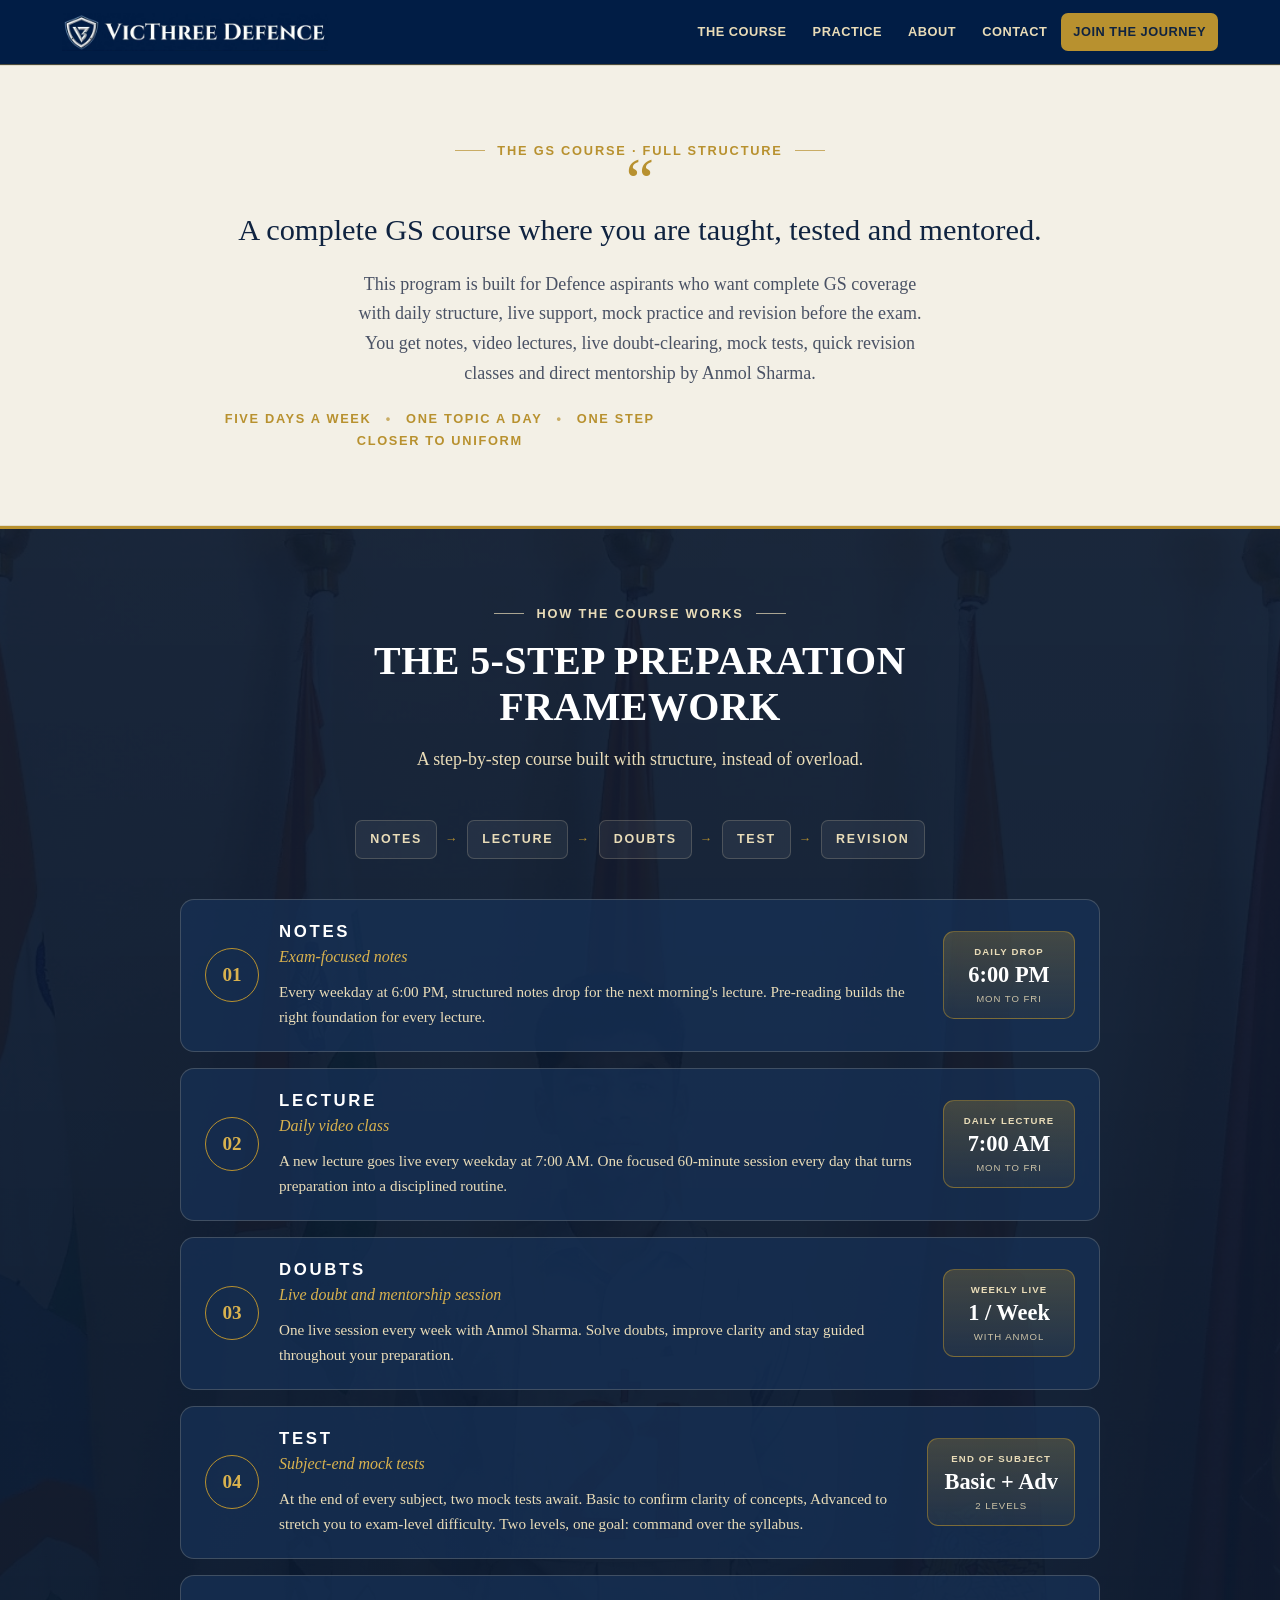
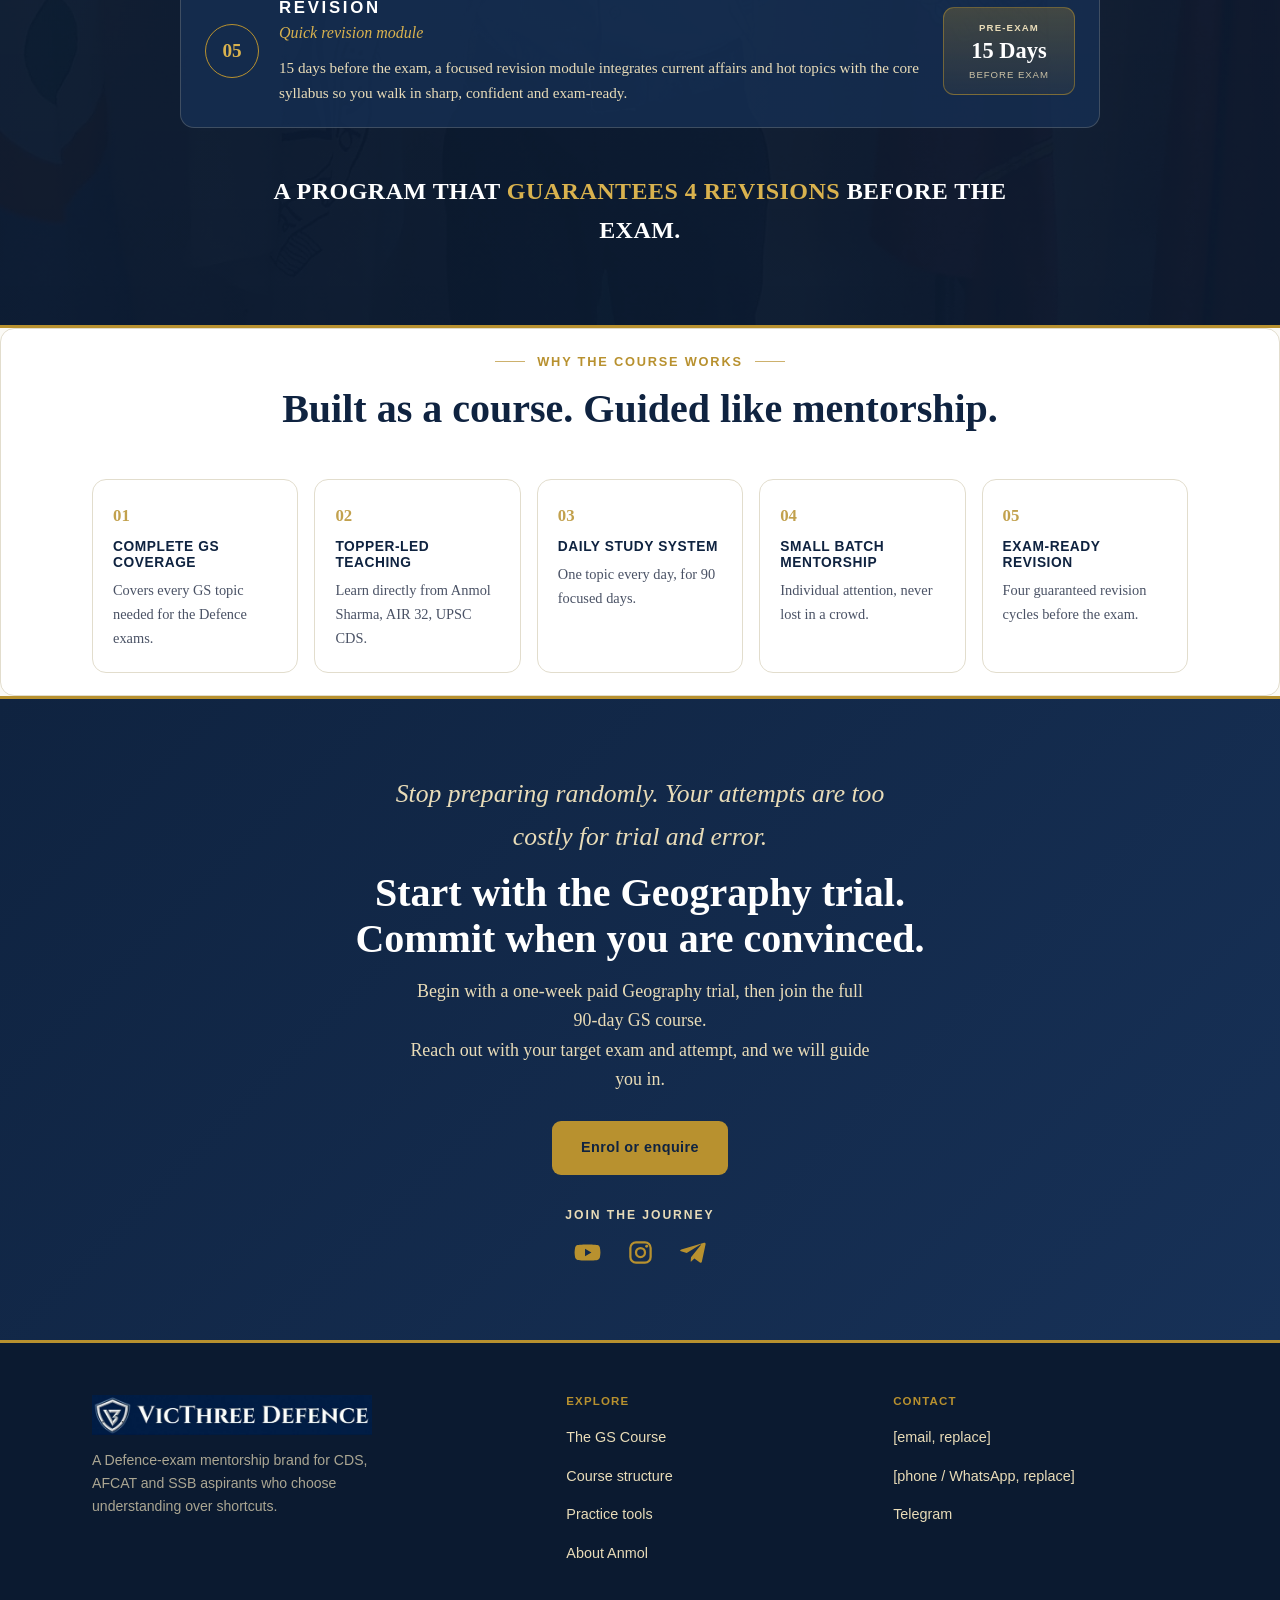
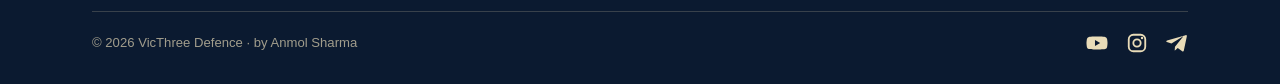
==== course.html @ ac617e41 "Reviews: add Before/After section (Alpha 15) with first card (Vaishnavi T). css v=53 Co-Authored-By:" ====
<!doctype html>
<html lang="en">
<head>
<meta charset="utf-8">
<meta name="viewport" content="width=device-width,initial-scale=1">
<title>The GS Course | 90-Day Structure | VicThree Defence</title>
<meta name="description" content="The full 90-day structure of the VicThree Defence General Studies course for CDS and AFCAT: the 5-step daily framework, why it works, and how to enrol.">
<link rel="icon" type="image/png" sizes="32x32" href="assets/shield-32.png?v=4">
<link rel="apple-touch-icon" href="assets/shield-180.png?v=4">
<meta name="theme-color" content="#0f2340">
<link rel="stylesheet" href="assets/styles.css?v=53">
<!-- chat widget temporarily disabled --><!--<link rel="stylesheet" href="assets/chat.css?v=9">-->
</head>
<body>

<!-- ============ NAV ============ -->
<header class="nav" id="nav">
  <div class="wrap">
    <a class="nav-brand" href="index.html#top" aria-label="VicThree Defence home">
      <img src="assets/banner-nav.png?v=18" alt="VicThree Defence">
    </a>
    <nav class="nav-links" id="navLinks" aria-label="Primary">
      <a href="index.html#course">The Course</a>
      <a href="index.html#practice">Practice</a>
      <a href="index.html#about">About</a>
      <a href="index.html#contact">Contact</a>
      <a class="nav-cta" href="index.html#contact">Join the Journey</a>
    </nav>
    <button class="nav-toggle" id="navToggle" aria-label="Toggle menu" aria-expanded="false" aria-controls="navLinks"><span></span></button>
  </div>
</header>

<span id="top"></span>

<!-- ============ PAGE INTRO (cream band) ============ -->
<section class="promise">
  <div class="wrap">
    <div class="overline" style="color:var(--gold)">The GS Course &middot; full structure</div>
    <div class="qmark" aria-hidden="true">&ldquo;</div>
    <p class="big">A complete GS course where you are taught, tested and mentored.</p>
    <p>This program is built for Defence aspirants who want complete GS coverage with daily structure, live support, mock practice and revision before the exam. You get notes, video lectures, live doubt-clearing, mock tests, quick revision classes and direct mentorship by Anmol Sharma.</p>
    <p class="cadence">Five days a week <span class="dot">&bull;</span> One topic a day <span class="dot">&bull;</span> One step closer to uniform</p>
  </div>
</section>

<!-- ============ METHOD (5-step) ============ -->
<section class="method" id="method">
  <div class="wrap">
    <div class="section-head">
      <div class="overline">How the course works</div>
      <h2 class="display">The 5-Step Preparation Framework</h2>
      <p class="lede">A step-by-step course built with structure, instead of overload.</p>
    </div>

    <div class="flow" aria-hidden="true">
      <span>Notes</span><span class="arw">&rarr;</span>
      <span>Lecture</span><span class="arw">&rarr;</span>
      <span>Doubts</span><span class="arw">&rarr;</span>
      <span>Test</span><span class="arw">&rarr;</span>
      <span>Revision</span>
    </div>

    <div class="steps">
      <div class="step">
        <div class="num">01</div>
        <div class="body">
          <h3>Notes</h3>
          <p class="sub">Exam-focused notes</p>
          <p>Every weekday at 6:00 PM, structured notes drop for the next morning's lecture. Pre-reading builds the right foundation for every lecture.</p>
        </div>
        <div class="chip"><div class="k">Daily drop</div><div class="v">6:00 PM</div><div class="s">Mon to Fri</div></div>
      </div>

      <div class="step">
        <div class="num">02</div>
        <div class="body">
          <h3>Lecture</h3>
          <p class="sub">Daily video class</p>
          <p>A new lecture goes live every weekday at 7:00 AM. One focused 60-minute session every day that turns preparation into a disciplined routine.</p>
        </div>
        <div class="chip"><div class="k">Daily lecture</div><div class="v">7:00 AM</div><div class="s">Mon to Fri</div></div>
      </div>

      <div class="step">
        <div class="num">03</div>
        <div class="body">
          <h3>Doubts</h3>
          <p class="sub">Live doubt and mentorship session</p>
          <p>One live session every week with Anmol Sharma. Solve doubts, improve clarity and stay guided throughout your preparation.</p>
        </div>
        <div class="chip"><div class="k">Weekly live</div><div class="v">1 / Week</div><div class="s">With Anmol</div></div>
      </div>

      <div class="step">
        <div class="num">04</div>
        <div class="body">
          <h3>Test</h3>
          <p class="sub">Subject-end mock tests</p>
          <p>At the end of every subject, two mock tests await. Basic to confirm clarity of concepts, Advanced to stretch you to exam-level difficulty. Two levels, one goal: command over the syllabus.</p>
        </div>
        <div class="chip"><div class="k">End of subject</div><div class="v">Basic + Adv</div><div class="s">2 levels</div></div>
      </div>

      <div class="step">
        <div class="num">05</div>
        <div class="body">
          <h3>Revision</h3>
          <p class="sub">Quick revision module</p>
          <p>15 days before the exam, a focused revision module integrates current affairs and hot topics with the core syllabus so you walk in sharp, confident and exam-ready.</p>
        </div>
        <div class="chip"><div class="k">Pre-exam</div><div class="v">15 Days</div><div class="s">Before exam</div></div>
      </div>
    </div>

    <p class="guarantee">A program that <b>guarantees 4 revisions</b> before the exam.</p>
  </div>
</section>

<!-- ============ WHY THE COURSE WORKS ============ -->
<section class="why" id="why">
  <div class="wrap">
    <div class="section-head">
      <div class="overline">Why the course works</div>
      <h2>Built as a course. Guided like mentorship.</h2>
    </div>
    <div class="why-grid">
      <div class="why"><div class="n">01</div><h3>Complete GS Coverage</h3><p>Covers every GS topic needed for the Defence exams.</p></div>
      <div class="why"><div class="n">02</div><h3>Topper-Led Teaching</h3><p>Learn directly from Anmol Sharma, AIR 32, UPSC CDS.</p></div>
      <div class="why"><div class="n">03</div><h3>Daily Study System</h3><p>One topic every day, for 90 focused days.</p></div>
      <div class="why"><div class="n">04</div><h3>Small Batch Mentorship</h3><p>Individual attention, never lost in a crowd.</p></div>
      <div class="why"><div class="n">05</div><h3>Exam-Ready Revision</h3><p>Four guaranteed revision cycles before the exam.</p></div>
    </div>
  </div>
</section>

<!-- ============ CTA BAND ============ -->
<section class="cta-band">
  <div class="wrap">
    <p class="warn">Stop preparing randomly. Your attempts are too costly for trial and error.</p>
    <h2>Start with the Geography trial.<br>Commit when you are convinced.</h2>
    <p class="lede">Begin with a one-week paid Geography trial, then join the full 90-day GS course.<br>Reach out with your target exam and attempt, and we will guide you in.</p>
    <a class="btn primary" href="index.html#contact">Enrol or enquire</a>
    <p class="join-label">Join the Journey</p>
    <nav class="socials" aria-label="Social channels">
      <a href="https://youtube.com/@victhreedefence" target="_blank" rel="noopener" title="YouTube" aria-label="YouTube"><svg viewBox="0 0 24 24" width="27" height="27" fill="currentColor"><path d="M23 7.5a3 3 0 0 0-2.1-2.1C19 4.9 12 4.9 12 4.9s-7 0-8.9.5A3 3 0 0 0 1 7.5 31 31 0 0 0 .5 12 31 31 0 0 0 1 16.5a3 3 0 0 0 2.1 2.1c1.9.5 8.9.5 8.9.5s7 0 8.9-.5A3 3 0 0 0 23 16.5 31 31 0 0 0 23.5 12 31 31 0 0 0 23 7.5zM9.8 15.3V8.7l5.7 3.3-5.7 3.3z"/></svg></a>
      <a href="https://www.instagram.com/victhreedefence" target="_blank" rel="noopener" title="Instagram" aria-label="Instagram"><svg viewBox="0 0 24 24" width="27" height="27" fill="none" stroke="currentColor" stroke-width="2"><rect x="3" y="3" width="18" height="18" rx="5"/><circle cx="12" cy="12" r="4"/><circle cx="17.5" cy="6.5" r="1.3" fill="currentColor" stroke="none"/></svg></a>
      <a href="https://t.me/anmolxsharma" target="_blank" rel="noopener" title="Telegram" aria-label="Telegram"><svg viewBox="0 0 24 24" width="27" height="27" fill="currentColor"><path d="M9.8 16.2l-.35 3.9c.5 0 .72-.22.98-.48l2.36-2.26 4.9 3.58c.9.5 1.54.24 1.78-.83l3.23-15.13c.32-1.34-.48-1.86-1.35-1.54L1.15 9.3C-.16 9.82-.14 10.56.93 10.9l5.02 1.56L17.9 5.1c.55-.36 1.05-.16.64.2L9.8 16.2z"/></svg></a>
    </nav>
  </div>
</section>

<!-- ============ FOOTER ============ -->
<footer class="site-foot">
  <div class="wrap">
    <div class="foot-grid">
      <div class="foot-brand">
        <img class="foot-banner" src="assets/banner-nav.png?v=18" alt="VicThree Defence">
        <p>A Defence-exam mentorship brand for CDS, AFCAT and SSB aspirants who choose understanding over shortcuts.</p>
      </div>
      <div class="foot-col">
        <h4>Explore</h4>
        <ul>
          <li><a href="index.html#course">The GS Course</a></li>
          <li><a href="course.html">Course structure</a></li>
          <li><a href="index.html#practice">Practice tools</a></li>
          <li><a href="index.html#about">About Anmol</a></li>
        </ul>
      </div>
      <div class="foot-col">
        <h4>Contact</h4>
        <ul>
          <li><a href="mailto:[email, replace]">[email, replace]</a></li>
          <li><span>[phone / WhatsApp, replace]</span></li>
          <li><a href="https://t.me/anmolxsharma" target="_blank" rel="noopener">Telegram</a></li>
        </ul>
      </div>
    </div>
    <div class="foot-bottom">
      <span>&copy; <span id="yr">2026</span> VicThree Defence &middot; by Anmol Sharma</span>
      <nav class="socials" aria-label="Social channels">
        <a href="https://youtube.com/@victhreedefence" target="_blank" rel="noopener" title="YouTube" aria-label="YouTube"><svg viewBox="0 0 24 24" width="22" height="22" fill="currentColor"><path d="M23 7.5a3 3 0 0 0-2.1-2.1C19 4.9 12 4.9 12 4.9s-7 0-8.9.5A3 3 0 0 0 1 7.5 31 31 0 0 0 .5 12 31 31 0 0 0 1 16.5a3 3 0 0 0 2.1 2.1c1.9.5 8.9.5 8.9.5s7 0 8.9-.5A3 3 0 0 0 23 16.5 31 31 0 0 0 23.5 12 31 31 0 0 0 23 7.5zM9.8 15.3V8.7l5.7 3.3-5.7 3.3z"/></svg></a>
        <a href="https://www.instagram.com/victhreedefence" target="_blank" rel="noopener" title="Instagram" aria-label="Instagram"><svg viewBox="0 0 24 24" width="22" height="22" fill="none" stroke="currentColor" stroke-width="2"><rect x="3" y="3" width="18" height="18" rx="5"/><circle cx="12" cy="12" r="4"/><circle cx="17.5" cy="6.5" r="1.3" fill="currentColor" stroke="none"/></svg></a>
        <a href="https://t.me/anmolxsharma" target="_blank" rel="noopener" title="Telegram" aria-label="Telegram"><svg viewBox="0 0 24 24" width="22" height="22" fill="currentColor"><path d="M9.8 16.2l-.35 3.9c.5 0 .72-.22.98-.48l2.36-2.26 4.9 3.58c.9.5 1.54.24 1.78-.83l3.23-15.13c.32-1.34-.48-1.86-1.35-1.54L1.15 9.3C-.16 9.82-.14 10.56.93 10.9l5.02 1.56L17.9 5.1c.55-.36 1.05-.16.64.2L9.8 16.2z"/></svg></a>
      </nav>
    </div>
  </div>
</footer>

<script src="assets/main.js?v=6"></script>
<!-- chat widget temporarily disabled --><!--<script src="assets/chat.js?v=10" defer></script>-->
</body>
</html>
---- assets/styles.css ----
/* ============================================================
   VicThree Defence — master landing site
   CREAM theme with NAVY feature bands + mentor photo in the
   background of the hero and the Method band.
   Palette: navy #0f2340, gold #b8912f, paper #fbfaf6.
   ============================================================ */
:root{
  --navy:#0f2340;
  --navy-2:#173157;
  --navy-3:#0b1a30;
  --gold:#b8912f;
  --gold-2:#cfa53c;
  --gold-bright:#d9b24e;
  --gold-soft:#e9dcb8;
  --paper:#fbfaf6;
  --paper-2:#f3f0e6;
  --ink:#1c2331;
  --ink-soft:#4a5265;
  --line:#e2ddcd;
  --line-2:#d3cdb8;
  --line-dark:rgba(233,220,184,.20);   /* gold line on navy */
  --danger:#a23b2e;
  --serif:Georgia,"EB Garamond","Iowan Old Style","Times New Roman",serif;
  --sans:"Inter",Helvetica,Arial,system-ui,sans-serif;
  --maxw:1140px;
  --shadow:0 10px 26px rgba(15,35,64,.10);
  --shadow-lg:0 22px 52px rgba(15,35,64,.20);
}
*{box-sizing:border-box}
html{scroll-behavior:smooth}
@media(prefers-reduced-motion:reduce){html{scroll-behavior:auto}}
body{margin:0;background:var(--paper);color:var(--ink);font-family:var(--serif);line-height:1.65;font-size:18px;-webkit-font-smoothing:antialiased}
img{max-width:100%;display:block}
a{color:var(--navy);text-decoration-color:var(--gold);text-underline-offset:3px}
a:hover{color:var(--gold)}
strong{color:var(--navy)}
.wrap{max-width:var(--maxw);margin:0 auto;padding:0 22px}
a:focus-visible,button:focus-visible{outline:3px solid var(--gold);outline-offset:3px;border-radius:6px}

/* ---------- typography ---------- */
h1,h2,h3,h4{font-family:var(--serif);line-height:1.16;color:var(--navy);margin:0 0 .4em}
h2{font-size:clamp(1.65rem,4.4vw,2.5rem);margin:0 0 .35em}
h3{font-size:1.2rem;margin:0 0 .35em}
p{margin:0 0 1.05em}
.eyebrow{font-family:var(--sans);text-transform:uppercase;letter-spacing:.2em;font-size:.72rem;font-weight:800;color:var(--gold);margin:0 0 .6em;display:inline-block}
.display{font-weight:800;text-transform:uppercase;letter-spacing:.01em}
.lede{font-size:1.12rem;color:var(--ink-soft)}
.muted{color:var(--ink-soft)}
.center{text-align:center}
.ph{color:#9a7d38;background:#faf3dd;border:1px dashed #d9c47c;border-radius:4px;padding:0 5px;font-family:var(--sans);font-size:.9em}

/* section rhythm */
section{padding:74px 0;position:relative}
.section-head{max-width:760px;margin:0 auto 46px;text-align:center}
.section-head p{margin:0}
.overline{font-family:var(--sans);font-weight:800;text-transform:uppercase;letter-spacing:.14em;font-size:.8rem;color:var(--gold);display:flex;align-items:center;gap:12px;justify-content:center;margin-bottom:14px}
.overline::before,.overline::after{content:"";height:1px;width:30px;background:var(--gold);opacity:.7}
/* overline on dark bands */
.method .overline{color:var(--gold-soft)}
.method .overline::before,.method .overline::after{background:var(--gold-soft)}

/* gold rank-star divider */
.rank-div{display:flex;align-items:center;justify-content:center;gap:12px;margin:0 auto 14px;max-width:220px;color:var(--gold)}
.rank-div::before,.rank-div::after{content:"";height:1px;flex:1;background:linear-gradient(90deg,transparent,var(--gold))}
.rank-div::after{background:linear-gradient(90deg,var(--gold),transparent)}
.rank-div svg{width:15px;height:15px;flex:none}

/* buttons */
.btn{font-family:var(--sans);font-weight:800;font-size:.9rem;letter-spacing:.03em;text-decoration:none;padding:14px 28px;border-radius:9px;display:inline-block;border:1px solid transparent;cursor:pointer;transition:.15s;text-align:center}
.btn.primary{background:var(--gold);color:var(--navy)}
.btn.primary:hover{background:var(--gold-2);transform:translateY(-2px);color:var(--navy)}
.btn.ghost{background:transparent;color:#fff;border-color:rgba(233,220,184,.55)}
.btn.ghost:hover{border-color:var(--gold);color:var(--gold-soft);transform:translateY(-2px)}
/* ghost button on cream bands */
.btn.ghost.dark{color:var(--navy);border-color:var(--line-2)}
.btn.ghost.dark:hover{border-color:var(--gold);color:var(--gold)}

/* ============================================================
   NAV (navy)
   ============================================================ */
.nav{position:sticky;top:0;z-index:60;background:#011d45;border-bottom:1px solid rgba(184,145,47,.4);transition:box-shadow .2s}
.nav.scrolled{box-shadow:0 6px 20px rgba(0,0,0,.28);border-bottom-color:var(--gold)}
.nav .wrap{display:flex;align-items:center;gap:18px;height:64px;max-width:1200px}
.nav-brand{display:flex;align-items:center;gap:11px;text-decoration:none;margin-right:auto}
.nav-brand img{height:38px;width:auto}
/* homepage: hide the top-bar logo until the user scrolls past the hero */
.nav.hide-brand-top .nav-brand{opacity:0;visibility:hidden;transition:opacity .25s,visibility .25s}
.nav.hide-brand-top.scrolled .nav-brand{opacity:1;visibility:visible}
.nav-brand .nb-t{font-family:var(--serif);font-weight:700;letter-spacing:.03em;font-size:1.12rem;color:#fff;line-height:1}
.nav-brand .nb-t b{color:var(--gold)}
.nav-links{display:flex;align-items:center;gap:2px;font-family:var(--sans)}
.nav-links a{color:var(--gold-soft);text-decoration:none;font-size:.8rem;font-weight:600;letter-spacing:.04em;text-transform:uppercase;padding:8px 12px;border-radius:7px;transition:.14s}
.nav-links a:hover{background:var(--navy-2);color:#fff}
.nav-cta{font-family:var(--sans);font-weight:800;font-size:.78rem;text-transform:uppercase;letter-spacing:.05em;background:var(--gold);color:var(--navy)!important;text-decoration:none;padding:10px 18px;border-radius:8px;white-space:nowrap;transition:.14s}
.nav-cta:hover{background:var(--gold-2);transform:translateY(-1px)}
.nav-toggle{display:none;background:none;border:1px solid rgba(233,220,184,.4);border-radius:8px;width:44px;height:40px;cursor:pointer;padding:0;align-items:center;justify-content:center}
.nav-toggle span,.nav-toggle span::before,.nav-toggle span::after{display:block;width:22px;height:2px;background:var(--gold-soft);position:relative;transition:.2s}
.nav-toggle span::before,.nav-toggle span::after{content:"";position:absolute;left:0}
.nav-toggle span::before{top:-7px}.nav-toggle span::after{top:7px}
.nav.open .nav-toggle span{background:transparent}
.nav.open .nav-toggle span::before{top:0;transform:rotate(45deg)}
.nav.open .nav-toggle span::after{top:0;transform:rotate(-45deg)}
@media(max-width:900px){
  .nav-toggle{display:inline-flex}
  .nav-links{position:absolute;top:64px;left:0;right:0;flex-direction:column;align-items:stretch;gap:2px;background:var(--navy);padding:12px 16px 18px;border-bottom:3px solid var(--gold);max-height:0;overflow:hidden;transform:translateY(-8px);opacity:0;pointer-events:none;transition:max-height .25s,opacity .2s,transform .2s}
  .nav.open .nav-links{max-height:460px;opacity:1;transform:none;pointer-events:auto}
  .nav-links a{padding:13px 10px;font-size:.95rem}
  .nav-links .nav-cta{text-align:center;margin-top:8px}
  .nav-cta{display:none}
  .nav.open .nav-links .nav-cta{display:block}
}

/* ============================================================
   HERO (navy + photo in background)
   ============================================================ */
.hero{position:relative;color:var(--paper);border-bottom:3px solid var(--gold);overflow:hidden;padding-top:0;
  background:linear-gradient(160deg,var(--navy) 0%,var(--navy-3) 100%)}
/* mentor photo washed into the background, anchored right */
.hero::before{content:"";position:absolute;inset:0;
  background:url("anmol-hero.jpg?v=4") center 16% / cover no-repeat;
  opacity:.22;pointer-events:none}
.hero::after{content:"";position:absolute;inset:0;pointer-events:none;
  background:linear-gradient(90deg,var(--navy) 8%,rgba(15,35,64,.72) 46%,rgba(15,35,64,.35) 100%)}
.hero .wrap{position:relative;z-index:1;display:grid;grid-template-columns:1.08fr .92fr;gap:44px;align-items:start;padding:16px 22px 36px}
.hero-top{position:relative;z-index:1;max-width:var(--maxw);margin:0 auto;padding:30px 22px 4px;text-align:center}
.hero-banner{width:min(820px,92%);height:auto;display:block;margin:0 auto}
.badge-line{display:inline-flex;align-items:center;gap:10px;font-family:var(--sans);font-weight:800;text-transform:uppercase;letter-spacing:.16em;font-size:.72rem;color:var(--gold-soft);border:1px solid rgba(233,220,184,.4);border-radius:30px;padding:7px 16px;margin-bottom:22px}
.hero h1{font-family:var(--serif);font-weight:800;text-transform:uppercase;color:#fff;font-size:clamp(2.1rem,5.4vw,3.4rem);line-height:1.06;margin:0 0 .4em}
.hero h1 .g{color:var(--gold-bright)}
.hero .hero-sub{font-family:var(--sans);font-size:1.02rem;line-height:1.6;color:var(--gold-soft);max-width:52ch;margin:0 0 22px}
.hero .built{font-family:var(--sans);font-size:.95rem;color:var(--gold-soft);margin:0 0 6px}
.hero .built b{color:#fff;font-weight:700}
.hero .rank-chip{display:inline-block;font-family:var(--sans);font-weight:800;font-size:.76rem;letter-spacing:.05em;text-transform:uppercase;color:#20301c;background:linear-gradient(180deg,#b7c96a,#93ad3f);padding:6px 14px;border-radius:6px;margin:6px 0 22px}
.hero .tagline{font-family:var(--sans);font-size:.8rem;letter-spacing:.12em;text-transform:uppercase;color:var(--gold-soft);margin:0 0 26px}
.hero .tagline .dot{color:var(--gold);margin:0 8px}
.hero-cta{display:flex;flex-wrap:wrap;gap:14px}
.hero-photo{justify-self:center;position:relative;margin-top:3.5rem}
.hero-photo .frame{width:min(426px,40vw);margin-inline:auto;border-radius:16px;overflow:hidden;border:1px solid rgba(233,220,184,.4);box-shadow:var(--shadow-lg);background:var(--navy-2)}
.hero-photo .frame img{width:100%;height:auto;display:block}
.hero-photo .photo-credit{margin:16px 0 0;font-family:var(--sans);font-size:.9rem;line-height:1.5;color:var(--gold-soft);text-align:center}
.hero-photo .photo-credit b{color:#fff;font-weight:700}
.hero-photo .cap{position:absolute;left:16px;bottom:16px;font-family:var(--sans);color:#fff;text-shadow:0 2px 8px rgba(0,0,0,.7)}
.hero-photo .cap .nm{font-weight:800;font-size:1rem}
.hero-photo .cap .rl{font-size:.68rem;text-transform:uppercase;letter-spacing:.14em;color:var(--gold-bright)}
@media(max-width:840px){
  .hero::after{background:linear-gradient(180deg,rgba(15,35,64,.7),rgba(15,35,64,.85))}
  .hero .wrap{display:flex;flex-direction:column;align-items:center;text-align:center;gap:13px;padding-top:40px}
  .hero-copy,.hero-photo{display:contents}
  .badge-line{order:1;align-self:center;margin:6px 0 0}
  .hero h1{order:2;align-self:stretch}
  .hero-sub{order:3;align-self:stretch}
  .hero-photo .frame{order:4;width:min(360px,82vw);align-self:center;margin:10px 0 0}
  .hero-photo .photo-credit{order:5;align-self:stretch;margin-top:6px}
  .hero-cta{order:6;align-self:stretch;justify-content:center;margin-top:16px}
  .hero-top{padding-left:10px;padding-right:10px}
  .hero-banner{width:100%;margin-left:auto;margin-right:auto}
}
/* hero quick-access tiles (full-width row under the hero) */
.hero-tiles-wrap{position:relative;z-index:1;max-width:var(--maxw);margin:0 auto;padding:0 22px 62px}
.hero-tiles{display:grid;grid-template-columns:repeat(4,1fr);gap:14px}
.htile{display:flex;flex-direction:column;gap:9px;background:rgba(255,255,255,.06);border:1px solid rgba(233,220,184,.32);border-radius:14px;padding:20px;text-decoration:none;color:#fff;transition:.15s}
.htile:hover{background:rgba(184,145,47,.16);border-color:var(--gold);transform:translateY(-3px);color:#fff;box-shadow:var(--shadow-lg)}
.htile .ht-ic{width:42px;height:42px;border-radius:11px;background:rgba(184,145,47,.16);border:1px solid rgba(233,220,184,.28);color:var(--gold-bright);display:flex;align-items:center;justify-content:center}
.htile .ht-ic svg{width:22px;height:22px}
.htile .ht-l{font-family:var(--sans);font-weight:800;font-size:.98rem;letter-spacing:.01em}
.htile .ht-s{font-family:var(--sans);font-size:.78rem;color:var(--gold-soft);opacity:.82;margin-top:-3px}
@media(max-width:820px){.hero-tiles{grid-template-columns:1fr 1fr}}
@media(max-width:600px){
  .htile{aspect-ratio:1/1;justify-content:center;align-items:center;text-align:center;padding:12px;gap:7px}
  .htile .ht-l{font-size:.9rem}
  .htile .ht-s{font-size:.7rem;margin-top:0}
}

/* ============================================================
   PROMISE (cream band)
   ============================================================ */
.promise{background:var(--paper-2);border-top:1px solid var(--line);border-bottom:1px solid var(--line)}
.promise .wrap{max-width:900px;text-align:center}
.promise .qmark{font-family:Georgia,serif;font-size:4rem;color:var(--gold);line-height:.2;height:34px}
.promise .big{font-family:var(--serif);font-size:clamp(1.3rem,3vw,1.9rem);color:var(--navy);line-height:1.4;margin:0 0 18px}
.promise p{color:var(--ink-soft);max-width:64ch;margin:0 auto 20px}
.promise .cadence{font-family:var(--sans);font-size:.8rem;letter-spacing:.13em;text-transform:uppercase;color:var(--gold);font-weight:700;margin:0}
.promise .cadence .dot{margin:0 9px;opacity:.7}

/* ============================================================
   FACT STRIP (navy)
   ============================================================ */
.facts{background:var(--navy);color:#fff;padding:0}
.facts .wrap{display:grid;grid-template-columns:repeat(4,1fr);gap:0}
.fact{text-align:center;padding:34px 18px;border-left:1px solid var(--line-dark)}
.fact:first-child{border-left:none}
.fact .n{font-family:var(--serif);font-size:clamp(1.7rem,4vw,2.4rem);font-weight:800;color:var(--gold-bright);line-height:1}
.fact .l{font-family:var(--sans);font-size:.72rem;text-transform:uppercase;letter-spacing:.08em;color:var(--gold-soft);margin-top:9px;line-height:1.4}
@media(max-width:700px){
  .facts .wrap{grid-template-columns:1fr 1fr}
  .fact{border-left:none;border-top:1px solid var(--line-dark)}
  .fact:nth-child(-n+2){border-top:none}
  .fact:nth-child(even){border-left:1px solid var(--line-dark)}
}

/* ============================================================
   ABOUT (cream)
   ============================================================ */
.about .wrap{display:grid;grid-template-columns:.82fr 1.18fr;gap:46px;align-items:center}
.about-photo .frame{border-radius:16px;overflow:hidden;border:1px solid var(--line);box-shadow:var(--shadow);aspect-ratio:3/3.4;background:var(--paper-2)}
.about-photo .frame img{width:100%;height:100%;object-fit:cover;object-position:50% 22%}
.creds{list-style:none;padding:0;margin:20px 0 0;display:flex;flex-wrap:wrap;gap:10px}
.creds li{font-family:var(--sans);font-size:.82rem;font-weight:700;letter-spacing:.02em;color:var(--navy);background:var(--paper-2);border:1px solid var(--line-2);border-radius:20px;padding:7px 15px;display:flex;align-items:center;gap:7px}
.creds li svg{width:14px;height:14px;color:var(--gold);flex:none}
@media(max-width:780px){
  .about .wrap{grid-template-columns:1fr;text-align:center}
  .about-photo{max-width:340px;justify-self:center}
  .creds{justify-content:center}
}

/* ============================================================
   METHOD — 5-step framework (NAVY band + photo in background)
   ============================================================ */
.method{background:var(--navy-3);color:#fff;border-top:3px solid var(--gold);border-bottom:3px solid var(--gold);overflow:hidden}
.method::before{content:"";position:absolute;inset:0;
  background:linear-gradient(180deg,rgba(11,26,48,.88),rgba(11,26,48,.95)),
    url("anmol-hero.jpg?v=4") center 20% / cover no-repeat;
  opacity:.5;pointer-events:none}
.method .wrap{position:relative}
.method h2{color:#fff}
.method .lede{color:var(--gold-soft)}
.flow{display:flex;flex-wrap:wrap;align-items:center;justify-content:center;gap:8px 6px;font-family:var(--sans);font-weight:800;letter-spacing:.14em;text-transform:uppercase;font-size:.78rem;color:var(--gold-soft);margin:0 auto 40px;max-width:720px}
.flow span{background:rgba(255,255,255,.06);border:1px solid var(--line-dark);border-radius:7px;padding:8px 14px}
.flow .arw{color:var(--gold);border:none;background:none;padding:0 2px}
.steps{display:flex;flex-direction:column;gap:16px;max-width:920px;margin:0 auto}
.step{display:grid;grid-template-columns:auto 1fr auto;gap:20px;align-items:center;background:rgba(23,49,87,.72);border:1px solid var(--line-dark);border-radius:14px;padding:22px 24px;transition:.16s}
.step:hover{border-color:rgba(184,145,47,.55);transform:translateX(3px)}
.step .num{width:54px;height:54px;border-radius:50%;border:1.5px solid var(--gold);color:var(--gold-bright);font-family:var(--serif);font-weight:800;font-size:1.2rem;display:flex;align-items:center;justify-content:center;flex:none}
.step .body h3{font-family:var(--sans);font-weight:800;letter-spacing:.16em;text-transform:uppercase;color:#fff;font-size:1.05rem;margin:0 0 3px}
.step .body .sub{font-family:var(--serif);font-style:italic;color:var(--gold-bright);font-size:1rem;margin:0 0 8px}
.step .body p{margin:0;color:var(--gold-soft);font-size:.95rem}
.step .chip{flex:none;text-align:center;background:linear-gradient(180deg,rgba(184,145,47,.28),rgba(184,145,47,.08));border:1px solid rgba(184,145,47,.5);border-radius:11px;padding:12px 16px;min-width:132px}
.step .chip .k{font-family:var(--sans);font-size:.6rem;font-weight:800;letter-spacing:.12em;text-transform:uppercase;color:var(--gold-soft)}
.step .chip .v{font-family:var(--serif);font-weight:800;font-size:1.4rem;color:#fff;line-height:1.1;margin:3px 0}
.step .chip .s{font-family:var(--sans);font-size:.6rem;letter-spacing:.1em;text-transform:uppercase;color:var(--gold-soft);opacity:.85}
.method .guarantee{text-align:center;font-family:var(--serif);font-weight:800;text-transform:uppercase;letter-spacing:.02em;font-size:clamp(1.1rem,2.6vw,1.5rem);color:#fff;margin:44px auto 0;max-width:800px}
.method .guarantee b{color:var(--gold-bright)}
@media(max-width:720px){
  .step{grid-template-columns:auto 1fr;gap:14px}
  .step .chip{grid-column:1/-1;display:flex;align-items:center;justify-content:center;gap:12px;min-width:0;padding:9px 14px}
  .step .chip .v{margin:0;font-size:1.15rem}
  .step .num{width:46px;height:46px;font-size:1.05rem}
}

/* ============================================================
   SOUND FAMILIAR? — pain agitation (cream)
   ============================================================ */
.familiar{background:var(--paper-2);border-top:1px solid var(--line);border-bottom:1px solid var(--line)}
.familiar .wrap{max-width:1000px}
.familiar .fam-top{text-align:center}
.familiar-pill{display:inline-flex;align-items:center;gap:9px;font-family:var(--sans);font-weight:800;text-transform:uppercase;letter-spacing:.18em;font-size:.7rem;color:var(--ink-soft);background:#fff;border:1px solid var(--line-2);border-radius:30px;padding:9px 18px;margin:0 0 26px}
.familiar-pill svg{width:13px;height:13px;color:var(--gold)}
.familiar .fh{font-family:var(--serif);font-weight:800;color:var(--navy);font-size:clamp(1.9rem,5vw,2.85rem);line-height:1.12;margin:0 auto 44px;max-width:none}
.familiar .fh .ac{color:var(--gold);font-style:italic}
.familiar-cards{display:grid;grid-template-columns:repeat(3,1fr);gap:18px;margin:0 auto 44px}
.fcard{background:#fff;border:1px solid var(--line);border-radius:16px;padding:30px 22px;text-align:center;box-shadow:var(--shadow);transition:.15s}
.fcard:hover{border-color:var(--gold);transform:translateY(-3px)}
.fcard .fic{width:52px;height:52px;border-radius:13px;background:var(--paper-2);color:var(--navy);display:flex;align-items:center;justify-content:center;margin:0 auto 18px}
.fcard .fic svg{width:26px;height:26px}
.fcard .fl{font-family:var(--sans);font-weight:800;text-transform:uppercase;letter-spacing:.06em;font-size:.82rem;color:var(--navy)}
.familiar .body{text-align:center;max-width:800px;margin:0 auto}
.familiar .body .lead{font-family:var(--serif);font-size:clamp(1.15rem,2.7vw,1.5rem);color:var(--ink-soft);line-height:1.5;margin:0 0 16px}
.familiar .body .lead b{color:var(--navy)}
.familiar .body .sub{font-family:var(--sans);font-size:.98rem;color:var(--ink-soft);opacity:.9;margin:0}
/* progressively fading tail ("quietly slips away") */
.fade-out{background:linear-gradient(90deg,var(--navy) 0%,var(--navy) 28%,rgba(15,35,64,0) 100%);-webkit-background-clip:text;background-clip:text;color:transparent}
@media(max-width:760px){.familiar-cards{grid-template-columns:1fr}}

/* ============================================================
   HERE'S WHAT NOBODY TELLS YOU — reframe (cream card)
   ============================================================ */
.reframe{background:var(--paper)}
.reframe .card{max-width:940px;margin:0 auto;background:#fff;border:1px solid var(--line);border-radius:22px;box-shadow:var(--shadow-lg);padding:clamp(34px,6vw,64px);text-align:center}
.reframe .overline{justify-content:center}
.reframe h2{font-size:clamp(1.5rem,3.8vw,2.2rem);color:var(--navy);margin:0}
.reframe h2 .ac{color:var(--ink-soft);font-style:italic;font-weight:600}
.reframe .rule{height:1px;background:var(--line);margin:clamp(26px,4vw,38px) 0}
.reframe .stat{font-family:var(--serif);font-weight:800;color:var(--navy);font-size:clamp(3rem,10vw,5.6rem);line-height:1;letter-spacing:-.01em}
.reframe .stat-cap{font-family:var(--sans);font-weight:800;text-transform:uppercase;letter-spacing:.2em;font-size:.72rem;color:var(--ink-soft);margin-top:16px;line-height:1.6}
.reframe .rbody{font-family:var(--serif);font-size:clamp(1.05rem,2.4vw,1.28rem);color:var(--ink-soft);line-height:1.55;max-width:62ch;margin:0 auto;text-wrap:pretty}
.reframe .rbody b{color:var(--navy)}
.reframe .rbody .muted{display:block;color:var(--ink-soft);opacity:.65;margin-top:8px;font-size:.9em;font-family:var(--sans)}

/* ============================================================
   THE GS COURSE — consolidated (NAVY band + photo in background)
   ============================================================ */
.course{background:var(--navy-3);color:#fff;border-top:3px solid var(--gold);border-bottom:3px solid var(--gold);overflow:hidden}
.course::before{content:"";position:absolute;inset:0;
  background:linear-gradient(180deg,rgba(11,26,48,.90),rgba(11,26,48,.96)),
    url("anmol-hero.jpg?v=4") center 20% / cover no-repeat;
  opacity:.5;pointer-events:none}
.course .wrap{position:relative}
.course .section-head{margin-bottom:34px}
.course h2{color:#fff}
.course .lede{color:var(--gold-soft)}
.course .overline{color:var(--gold-soft)}
.course .overline::before,.course .overline::after{background:var(--gold-soft)}
.course .flow{margin-bottom:16px}
.course .flow-cap{text-align:center;max-width:70ch;margin:0 auto 40px;font-family:var(--sans);font-size:.95rem;color:var(--gold-soft)}
/* three reasons */
.course-points{display:grid;grid-template-columns:repeat(3,1fr);gap:16px;max-width:920px;margin:0 auto 40px}
.cpoint{background:rgba(23,49,87,.72);border:1px solid var(--line-dark);border-radius:14px;padding:24px 22px;transition:.16s}
.cpoint:hover{border-color:rgba(184,145,47,.55);transform:translateY(-3px)}
.cpoint .cn{font-family:var(--serif);font-weight:800;color:var(--gold-bright);font-size:1.1rem}
.cpoint h3{color:#fff;font-size:1.12rem;margin:8px 0 8px}
.cpoint p{margin:0;color:var(--gold-soft);font-size:.94rem}
/* meta bar */
.course-meta{display:grid;grid-template-columns:repeat(3,1fr);gap:0;max-width:720px;margin:0 auto 30px;border:1px solid var(--line-dark);border-radius:14px;overflow:hidden;background:rgba(23,49,87,.5)}
.course-meta .cm{text-align:center;padding:20px 14px;border-left:1px solid var(--line-dark)}
.course-meta .cm:first-child{border-left:none}
.course-meta .cm .k{font-family:var(--sans);font-size:.62rem;font-weight:800;letter-spacing:.12em;text-transform:uppercase;color:var(--gold-soft)}
.course-meta .cm .v{font-family:var(--serif);font-weight:800;font-size:1.08rem;color:#fff;margin-top:6px;line-height:1.25}
.course-cta{display:flex;flex-wrap:wrap;gap:14px;justify-content:center}
.course-cta .btn.ghost.dark{color:var(--gold-soft);border-color:rgba(233,220,184,.55)}
.course-cta .btn.ghost.dark:hover{border-color:var(--gold);color:#fff}
@media(max-width:820px){.course-points{grid-template-columns:1fr}}
@media(max-width:640px){
  .course-meta{grid-template-columns:1fr}
  .course-meta .cm{border-left:none;border-top:1px solid var(--line-dark)}
  .course-meta .cm:first-child{border-top:none}
}
/* let the pain lead flow naturally on small screens */
@media(max-width:560px){.familiar .lead br{display:none}}
/* mobile-only line breaks */
.m-brk{display:none}
@media(max-width:600px){.m-brk{display:inline}}
@media(max-width:600px){.d-brk{display:none}}
.plans .lede{text-wrap:balance}
/* ---- mobile single-line headings + squared tiles ---- */
@media(max-width:600px){
  .hero h1{font-size:clamp(1.55rem,6.7vw,1.85rem);line-height:1.2;text-wrap:balance}
  .familiar .fh{font-size:clamp(1.3rem,6.2vw,1.9rem)}
  .practice h2,.plans h2,.course h2{font-size:clamp(1.25rem,5.4vw,1.5rem);line-height:1.24}
  .cta-band h2{font-size:clamp(1.05rem,4.6vw,1.5rem);line-height:1.22}
  .cta-band p.warn{font-size:.82rem;line-height:1.4}
  .plans .lede br{display:none}
  .faq h2{font-size:1.84rem;line-height:1.2}
  section.gallery h2{font-size:1.32rem;line-height:1.24}
  .reframe .overline{font-size:.68rem;letter-spacing:.06em;white-space:nowrap}
  .reframe .overline::before,.reframe .overline::after{width:16px}
  .course .flow{flex-wrap:nowrap;gap:4px 2px;font-size:.56rem;letter-spacing:.05em;max-width:none}
  .course .flow span{padding:6px 6px}
  .course .flow .arw{padding:0 1px}
}

/* ============================================================
   WHAT WE DO — brand pillars (cream)
   ============================================================ */
.pillars{display:grid;grid-template-columns:repeat(3,1fr);gap:20px}
.pillar{background:#fff;border:1px solid var(--line);border-radius:14px;padding:28px;transition:.16s;text-decoration:none;color:var(--ink);display:flex;flex-direction:column}
.pillar:hover{border-color:var(--gold);transform:translateY(-3px);box-shadow:var(--shadow);color:var(--ink)}
.pillar .ic{width:50px;height:50px;border-radius:12px;background:var(--navy);color:var(--gold);display:flex;align-items:center;justify-content:center;margin-bottom:16px;flex:none}
.pillar .ic svg{width:27px;height:27px}
.pillar .tag{font-family:var(--sans);font-size:.66rem;font-weight:800;text-transform:uppercase;letter-spacing:.12em;color:var(--gold);display:block;margin-bottom:5px}
.pillar h3{color:var(--navy);font-size:1.22rem;margin:0 0 .4em}
.pillar p{color:var(--ink-soft);font-size:.95rem;margin:0 0 18px}
.pillar .go{margin-top:auto;font-family:var(--sans);font-weight:700;font-size:.8rem;letter-spacing:.04em;text-transform:uppercase;color:var(--navy);display:inline-flex;align-items:center;gap:7px}
.pillar .go svg{width:15px;height:15px;transition:transform .16s}
.pillar:hover .go{color:var(--gold)}
.pillar:hover .go svg{transform:translateX(4px)}
@media(max-width:820px){.pillars{grid-template-columns:1fr}}
/* 4-up chooser variant */
.pillars.four{grid-template-columns:repeat(4,1fr)}
.pillars.four .pillar{padding:24px 22px}
.pillars.four .pillar p{margin-bottom:14px;font-size:.92rem}
@media(max-width:920px){.pillars.four{grid-template-columns:1fr 1fr}}
@media(max-width:520px){.pillars.four{grid-template-columns:1fr}}
/* chooser section sits on plain cream */
.chooser .section-head{margin-bottom:34px}

/* ============================================================
   WHY IT WORKS (cream)
   ============================================================ */
.why-grid{display:grid;grid-template-columns:repeat(5,1fr);gap:16px}
.why{background:#fff;border:1px solid var(--line);border-radius:14px;padding:22px 20px;transition:.15s}
.why:hover{border-color:var(--gold);transform:translateY(-3px);box-shadow:var(--shadow)}
.why .n{font-family:var(--serif);font-weight:800;color:var(--gold);font-size:1.05rem;opacity:.85}
.why h3{font-family:var(--sans);font-weight:800;letter-spacing:.04em;text-transform:uppercase;font-size:.86rem;color:var(--navy);margin:10px 0 8px}
.why p{margin:0;font-size:.9rem;color:var(--ink-soft)}
@media(max-width:900px){.why-grid{grid-template-columns:1fr 1fr 1fr}}
@media(max-width:600px){.why-grid{grid-template-columns:1fr 1fr}}

/* ============================================================
   PRACTICE TOOLS (cream)
   ============================================================ */
.tools-grid{display:grid;grid-template-columns:repeat(2,1fr);gap:18px}
.tool{position:relative;background:#fff;border:1px solid var(--line);border-radius:14px;padding:26px;text-decoration:none;color:var(--ink);display:flex;flex-direction:column;gap:6px;transition:.16s;overflow:hidden}
.tool::after{content:"";position:absolute;left:0;top:0;bottom:0;width:4px;background:var(--gold);transform:scaleY(0);transform-origin:top;transition:transform .18s}
.tool:hover{border-color:var(--gold);transform:translateY(-3px);box-shadow:var(--shadow-lg);color:var(--ink)}
.tool:hover::after{transform:scaleY(1)}
.tool-top{display:flex;align-items:center;gap:14px}
.tool-ic{width:48px;height:48px;border-radius:11px;background:var(--navy);color:var(--gold);display:flex;align-items:center;justify-content:center;flex:none}
.tool-ic svg{width:26px;height:26px}
.tool h3{margin:0;font-size:1.18rem;color:var(--navy)}
.tool .kick{font-family:var(--sans);font-size:.66rem;font-weight:800;text-transform:uppercase;letter-spacing:.12em;color:var(--gold);display:block}
.tool p{margin:.5em 0 0;color:var(--ink-soft);font-size:.94rem}
.tool .go{margin-top:14px;font-family:var(--sans);font-weight:700;font-size:.8rem;letter-spacing:.04em;text-transform:uppercase;color:var(--navy);display:inline-flex;align-items:center;gap:7px}
.tool .go svg{width:15px;height:15px;transition:transform .16s}
.tool:hover .go{color:var(--gold)}
.tool:hover .go svg{transform:translateX(4px)}
@media(max-width:720px){.tools-grid{grid-template-columns:1fr}}

/* ============================================================
   GALLERY — auto-rotating marquee (cream)
   ============================================================ */
.gallery{background:var(--paper-2);overflow:hidden}
.gallery .section-head{margin-bottom:34px;max-width:1000px}
.gallery h2{white-space:nowrap;font-size:clamp(1.25rem,3vw,2rem)}
@media(max-width:760px){.gallery h2{white-space:normal}}
.marquee{position:relative;width:100%;overflow-x:auto;overflow-y:hidden;
  scrollbar-width:none;-ms-overflow-style:none;cursor:grab;-webkit-overflow-scrolling:touch;
  -webkit-mask-image:linear-gradient(90deg,transparent,#000 7%,#000 93%,transparent);
  mask-image:linear-gradient(90deg,transparent,#000 7%,#000 93%,transparent)}
.marquee::-webkit-scrollbar{display:none}
.marquee.dragging{cursor:grabbing}
.marquee-track{display:flex;gap:26px;width:max-content;padding:22px 13px;user-select:none}
.marquee-track img{-webkit-user-drag:none;user-drag:none}
.gcard{flex:0 0 auto;width:320px;aspect-ratio:4/3;border-radius:16px;overflow:hidden;
  background:var(--navy-3);border:1px solid var(--line);box-shadow:var(--shadow)}
.gcard img{width:100%;height:100%;object-fit:cover;display:block}
@media(prefers-reduced-motion:reduce){.marquee-track{animation:none}}
@media(max-width:560px){.gcard{width:232px}.marquee-track{gap:18px}}

/* ============================================================
   TESTIMONIALS (cream)
   ============================================================ */
.testimonials{background:var(--paper-2)}
.quote-grid{display:grid;grid-template-columns:repeat(3,1fr);gap:18px}
.quote{background:#fff;border:1px solid var(--line);border-radius:14px;padding:26px;display:flex;flex-direction:column;gap:14px}
.quote .mark{font-family:Georgia,serif;font-size:3rem;line-height:.4;color:var(--gold);height:22px}
.quote blockquote{margin:0;font-size:1rem;line-height:1.6;color:var(--ink)}
.quote .who{display:flex;align-items:center;gap:12px;margin-top:auto;padding-top:8px;border-top:1px solid var(--line)}
.quote .av{width:42px;height:42px;border-radius:50%;background:var(--navy);color:var(--gold);display:flex;align-items:center;justify-content:center;font-family:var(--sans);font-weight:800;flex:none}
.quote .nm{font-family:var(--sans);font-weight:700;color:var(--navy);font-size:.92rem;line-height:1.2}
.quote .rs{font-family:var(--sans);font-size:.78rem;color:var(--ink-soft)}
@media(max-width:860px){.quote-grid{grid-template-columns:1fr}}

/* ============================================================
   PLANS — choose your path (cream)
   ============================================================ */
.plans{background:var(--paper)}
.plan-grid{display:grid;grid-template-columns:repeat(3,1fr);gap:20px;align-items:stretch}
.plan{position:relative;background:#fff;border:1px solid var(--line);border-radius:18px;padding:30px 26px;display:flex;flex-direction:column;gap:15px;transition:.16s}
.plan:hover{border-color:var(--gold);box-shadow:var(--shadow);transform:translateY(-3px)}
.plan.featured{border-color:var(--gold);box-shadow:var(--shadow-lg)}
.plan-flag{position:absolute;top:-12px;left:50%;transform:translateX(-50%);background:var(--gold);color:var(--navy);font-family:var(--sans);font-weight:800;font-size:.64rem;letter-spacing:.1em;text-transform:uppercase;padding:5px 14px;border-radius:20px;white-space:nowrap}
.plan-head{display:flex;align-items:center;gap:13px}
.plan-ic{width:46px;height:46px;border-radius:12px;background:var(--paper-2);color:var(--gold);display:flex;align-items:center;justify-content:center;flex:none;border:1px solid var(--line)}
.plan-ic svg{width:24px;height:24px}
.plan-head h3{margin:0;font-size:1.24rem;color:var(--navy);line-height:1.15}
.plan-sub{font-family:var(--sans);font-size:.78rem;color:var(--ink-soft);display:block;margin-top:2px}
.plan-badge{align-self:flex-start;font-family:var(--sans);font-weight:800;font-size:.62rem;letter-spacing:.1em;text-transform:uppercase;color:var(--gold);background:rgba(184,145,47,.12);border:1px solid var(--line-2);border-radius:20px;padding:5px 12px}
.plan-desc{margin:0;color:var(--ink-soft);font-size:.95rem;line-height:1.55}
.plan-feats{list-style:none;padding:0;margin:0;display:flex;flex-direction:column;gap:10px}
.plan-feats li{position:relative;padding-left:24px;font-family:var(--sans);font-size:.88rem;color:var(--ink);line-height:1.45}
.plan-feats li::before{content:"";position:absolute;left:3px;top:7px;width:8px;height:8px;border-radius:50%;background:var(--gold);opacity:.75}
.plan-foot{margin-top:auto;display:flex;flex-direction:column;gap:12px;padding-top:8px}
.plan-fee{font-family:var(--serif);font-weight:800;font-size:1.3rem;color:var(--navy)}
.plan-foot .btn{width:100%}
@media(max-width:860px){.plan-grid{grid-template-columns:1fr;max-width:440px;margin:0 auto}}

/* About — bolder coach headline + CTA */
.about h2.big-name{font-size:clamp(1.9rem,4.6vw,2.85rem);line-height:1.12;margin:0 0 .2em}
.about h2.big-name em{font-style:italic;color:var(--ink-soft);font-weight:800}
.about .aside{font-family:var(--serif);font-style:italic;color:var(--ink-soft);margin:0 0 16px;font-size:1rem}
.about .pull{font-weight:800;color:var(--navy);font-size:1.08rem}
.about .btn.navy{background:var(--navy);color:#fff;border-radius:30px;margin-top:6px;align-self:flex-start}
.about .btn.navy:hover{background:var(--navy-2);color:#fff;transform:translateY(-2px)}
.about-copy{display:flex;flex-direction:column}
@media(max-width:780px){.about .btn.navy{align-self:center}}

/* ============================================================
   COMPARISON — why choose us (cream)
   ============================================================ */
.compare .wrap{max-width:980px}
.ctable-wrap{overflow-x:auto;-webkit-overflow-scrolling:touch;border-radius:16px;box-shadow:var(--shadow);border:1px solid var(--line)}
.ctable{width:100%;min-width:660px;border-collapse:collapse;background:#fff;font-family:var(--sans)}
.ctable th,.ctable td{padding:15px 18px;text-align:center;border-bottom:1px solid var(--line)}
.ctable tbody tr:last-child td{border-bottom:none}
.ctable thead th{font-size:.68rem;text-transform:uppercase;letter-spacing:.09em;color:var(--ink-soft);font-weight:700;vertical-align:bottom;padding:20px 18px}
.ctable thead th .big{display:block;font-family:var(--serif);font-size:1.1rem;color:var(--navy);font-weight:800;text-transform:none;letter-spacing:0;margin-top:5px}
.ctable .rowlabel{text-align:left;font-size:.92rem;color:var(--ink);font-weight:600}
.ctable thead .best{background:var(--navy);border-top-left-radius:0}
.ctable thead .best .tagbest{color:var(--gold-bright);font-weight:800}
.ctable thead .best .big{color:#fff}
.ctable td.best{background:rgba(184,145,47,.08)}
.swipe-hint{display:none}
@media(max-width:700px){
  .swipe-hint{display:inline-flex;align-items:center;gap:4px;font-size:.6rem;font-weight:800;
    text-transform:uppercase;letter-spacing:.08em;color:var(--gold);white-space:nowrap}
  .swipe-hint svg{width:15px;height:15px;animation:swipeNudge 1.3s ease-in-out infinite}
}
@keyframes swipeNudge{0%,100%{transform:translateX(0)}50%{transform:translateX(5px)}}
.ci{display:inline-flex;align-items:center;justify-content:center;width:27px;height:27px;border-radius:50%}
.ci.yes{background:rgba(63,107,58,.15);color:#3f6b3a}
.ci.no{background:rgba(28,35,49,.06);color:#9aa3b0}
.ci.mid{background:rgba(184,145,47,.16);color:var(--gold)}
.ci svg{width:15px;height:15px}

/* ============================================================
   FAQ (cream)
   ============================================================ */
.faq{background:var(--paper-2)}
.faq .wrap{max-width:840px}
.faq-list{display:flex;flex-direction:column;gap:12px}
.faq-item{background:#fff;border:1px solid var(--line);border-radius:14px;overflow:hidden;transition:border-color .15s,box-shadow .15s}
.faq-item[open]{border-color:var(--gold);box-shadow:var(--shadow)}
.faq-item summary{list-style:none;cursor:pointer;display:flex;align-items:flex-start;gap:14px;padding:20px 22px;font-family:var(--sans);font-weight:700;color:var(--navy);font-size:1.02rem;line-height:1.4}
.faq-item summary::-webkit-details-marker{display:none}
.faq-item .qn{font-family:var(--serif);font-weight:800;color:var(--gold);font-size:.92rem;flex:none;min-width:1.7em}
.faq-item .qt{flex:1}
.faq-item .plus{flex:none;width:26px;height:26px;border-radius:50%;border:1px solid var(--line-2);position:relative}
.faq-item .plus::before,.faq-item .plus::after{content:"";position:absolute;background:var(--gold);border-radius:2px}
.faq-item .plus::before{left:6px;right:6px;top:12px;height:2px}
.faq-item .plus::after{top:6px;bottom:6px;left:12px;width:2px;transition:transform .2s}
.faq-item[open] .plus{border-color:var(--gold)}
.faq-item[open] .plus::after{transform:scaleY(0)}
.faq-a{padding:0 22px 20px 53px;color:var(--ink-soft);font-family:var(--serif);font-size:1rem;line-height:1.62}
@media(max-width:560px){.faq-a{padding-left:22px}}

/* ============================================================
   CTA BAND (navy)
   ============================================================ */
.cta-band{background:linear-gradient(135deg,var(--navy),var(--navy-2));color:#fff;text-align:center;border-top:3px solid var(--gold);border-bottom:3px solid var(--gold)}
.cta-band .warn{font-family:var(--serif);font-style:italic;font-size:clamp(1.15rem,2.8vw,1.6rem);color:var(--gold-soft);margin:0 auto 12px;max-width:42ch}
.cta-band h2{color:#fff}
.cta-band .lede{color:var(--gold-soft);max-width:52ch;margin:0 auto 26px}
.cta-band .btn.primary{margin-bottom:30px}
.join-label{font-family:var(--sans);font-weight:800;color:var(--gold-soft);font-size:.76rem;letter-spacing:.16em;text-transform:uppercase;margin:0 0 14px}
.socials{display:flex;justify-content:center;align-items:center;gap:26px}
.socials a{color:var(--gold);display:inline-flex;line-height:0;text-decoration:none;transition:color .14s,transform .14s}
.socials a:hover{color:#fff;transform:translateY(-3px)}

/* ============================================================
   FOOTER (navy)
   ============================================================ */
.site-foot{background:var(--navy-3);color:var(--gold-soft);padding:52px 0 30px}
.foot-grid{display:grid;grid-template-columns:1.5fr 1fr 1fr;gap:32px;margin-bottom:34px}
.foot-brand img{width:38px;height:38px;margin-bottom:12px}
.foot-brand .foot-banner{width:auto;max-width:280px;height:auto;margin-bottom:14px}
.foot-brand .fb-t{font-family:var(--serif);font-weight:700;letter-spacing:.03em;color:#fff;font-size:1.15rem}
.foot-brand .fb-t b{color:var(--gold)}
.foot-brand p{color:rgba(233,220,184,.72);font-family:var(--sans);font-size:.88rem;max-width:38ch;margin:10px 0 0}
.foot-col h4{font-family:var(--sans);text-transform:uppercase;letter-spacing:.1em;font-size:.72rem;color:var(--gold);margin:0 0 14px}
.foot-col ul{list-style:none;padding:0;margin:0}
.foot-col li{margin:0 0 9px}
.foot-col a,.foot-col span{font-family:var(--sans);font-size:.9rem;color:var(--gold-soft);text-decoration:none}
.foot-col a:hover{color:#fff}
.foot-bottom{border-top:1px solid var(--line-dark);padding-top:20px;display:flex;flex-wrap:wrap;justify-content:space-between;gap:12px;align-items:center;font-family:var(--sans);font-size:.82rem;color:rgba(233,220,184,.68)}
.foot-bottom .socials{gap:18px}
.foot-bottom .socials a{color:var(--gold-soft)}
.foot-bottom .socials a:hover{color:#fff}
@media(max-width:780px){
  .foot-grid{grid-template-columns:1fr 1fr;gap:26px}
  .foot-brand{grid-column:1/-1}
  .foot-bottom{justify-content:center;text-align:center}
}
@media(max-width:440px){.foot-grid{grid-template-columns:1fr}}

@media(max-width:560px){
  body{font-size:17px}
  section{padding:56px 0}
}

/* ===== Part A: brand-home slim additions (2026-09) ===== */
.hero-cta{display:flex;flex-wrap:wrap;gap:12px;margin-top:20px}
.hero .btn.ghost{background:transparent;border:1.6px solid rgba(233,220,184,.55);color:#fff}
.hero .btn.ghost:hover{border-color:var(--gold);background:rgba(184,145,47,.16);color:#fff}
@media(max-width:840px){.hero-cta{justify-content:center}}

/* Success-stories clean grid (replaces the 25-photo marquee) */
.gallery-grid{display:grid;grid-template-columns:repeat(3,1fr);gap:16px;margin-top:6px}
.gallery-grid .gcard{width:auto;aspect-ratio:4/3;border-radius:16px;overflow:hidden;
  background:var(--navy-3);border:1px solid var(--line);box-shadow:0 10px 26px rgba(15,35,64,.12)}
.gallery-grid .gcard img{width:100%;height:100%;object-fit:cover;display:block}
@media(max-width:820px){.gallery-grid{grid-template-columns:repeat(2,1fr)}}
@media(max-width:520px){.gallery-grid{grid-template-columns:1fr}}

/* Join-the-journey soft capture strip */
.join-cap{background:var(--paper-2);border-top:1px solid var(--line);border-bottom:1px solid var(--line);padding:36px 0}
.join-cap .jc-inner{display:flex;align-items:center;justify-content:space-between;gap:22px;flex-wrap:wrap}
.join-cap h3{margin:0 0 5px;font-family:var(--serif);font-weight:800;font-size:1.45rem;color:var(--navy,#0f2340)}
.join-cap p{margin:0;color:var(--ink-soft);font-size:.98rem;line-height:1.5;max-width:54ch}
.join-cap .btn{flex:0 0 auto}
@media(max-width:600px){.join-cap .jc-inner{flex-direction:column;align-items:flex-start;gap:14px}}

/* ===== Reviews: Before / After cards (Alpha 15) ===== */
.ba-grid{display:flex;flex-direction:column;gap:22px;max-width:900px;margin:0 auto}
.ba-card{background:#fff;border:1px solid var(--line);border-radius:18px;overflow:hidden;box-shadow:var(--shadow)}
.ba-head{display:flex;align-items:center;gap:13px;padding:15px 20px;border-bottom:1px solid var(--line)}
.ba-av{flex:0 0 auto;width:44px;height:44px;border-radius:50%;display:flex;align-items:center;justify-content:center;
  background:linear-gradient(135deg,var(--navy),var(--navy-2));color:var(--gold-soft);font-family:var(--serif);font-weight:800;font-size:1.15rem}
.ba-id{flex:1;min-width:0;line-height:1.3}
.ba-name{display:block;font-family:var(--serif);font-weight:800;color:var(--navy);font-size:1.05rem}
.ba-meta{display:block;font-family:var(--sans);font-size:.82rem;color:var(--ink-soft)}
.ba-batch{flex:0 0 auto;font-family:var(--sans);font-weight:800;text-transform:uppercase;letter-spacing:.08em;font-size:.6rem;
  color:var(--gold);background:rgba(184,145,47,.1);border:1px solid rgba(184,145,47,.35);border-radius:20px;padding:5px 10px}
.ba-panels{display:flex}
.ba-col{flex:1;padding:20px}
.ba-col p{margin:0;font-size:.95rem;line-height:1.55}
.ba-tag{display:inline-block;font-family:var(--sans);font-weight:800;text-transform:uppercase;letter-spacing:.1em;font-size:.6rem;padding:4px 10px;border-radius:20px;margin-bottom:11px}
.ba-before{background:var(--paper-2);color:var(--ink)}
.ba-before .ba-tag{color:var(--danger);background:rgba(162,59,46,.1);border:1px solid rgba(162,59,46,.3)}
.ba-after{background:linear-gradient(160deg,var(--navy),var(--navy-3))}
.ba-after p{color:#e8edf4}
.ba-after .ba-tag{color:var(--navy);background:var(--gold);border:1px solid var(--gold)}
@media(max-width:700px){.ba-panels{flex-direction:column}}

/* ============================================================
   GS COURSE LANDING PAGE (gs-course.html) — scoped additions only.
   Uses existing tokens. Does not restyle any shared class.
   ============================================================ */

/* minimal nav: brand + one CTA, always visible incl. mobile */
.gs-nav .nav-brand{opacity:1;visibility:visible;margin-right:auto}
.gs-nav .nav-cta{display:inline-block}
@media(max-width:700px){.gs-nav .nav-cta{display:inline-block;padding:9px 14px;font-size:.7rem}}
@media(max-width:400px){.gs-nav .nav-cta{font-size:.62rem;padding:8px 11px;letter-spacing:.03em}}

/* the five steps, one line each, under the flow chips (navy band) */
.gs-flowsteps{display:grid;grid-template-columns:repeat(5,1fr);gap:16px;max-width:1000px;margin:0 auto 40px}
.gs-fstep{border-top:1px solid var(--line-dark);padding-top:14px}
.gs-fstep .fk{font-family:var(--sans);font-weight:800;text-transform:uppercase;letter-spacing:.12em;font-size:.66rem;color:var(--gold-bright)}
.gs-fstep p{margin:7px 0 0;font-family:var(--sans);font-size:.88rem;line-height:1.5;color:var(--gold-soft)}
@media(max-width:900px){.gs-flowsteps{grid-template-columns:repeat(2,1fr);max-width:620px}}
@media(max-width:520px){.gs-flowsteps{grid-template-columns:1fr}}

/* evidence slot: paper analysis / sample of teaching / results (cream) */
.gs-slot{max-width:820px;margin:44px auto 0;background:#fff;border:1px dashed var(--line-2);border-radius:16px;padding:clamp(24px,4vw,34px);text-align:center}
.gs-slot .gs-k{font-family:var(--sans);font-weight:800;text-transform:uppercase;letter-spacing:.14em;font-size:.7rem;color:var(--gold);margin-bottom:12px}
.gs-slot p{margin:0 0 10px}
.gs-slot p:last-child{margin:0}
.gs-slot .cap{font-family:var(--sans);font-size:.88rem;color:var(--ink-soft);line-height:1.55}
.gs-strip{margin-top:44px}

/* trial entry callout, sits above the three plans */
.gs-trial{max-width:820px;margin:0 auto 42px;background:var(--navy);color:#fff;border:1px solid var(--navy-2);border-radius:18px;padding:clamp(26px,4.5vw,40px);text-align:center;box-shadow:var(--shadow-lg)}
.gs-trial .gs-k{font-family:var(--sans);font-weight:800;text-transform:uppercase;letter-spacing:.16em;font-size:.7rem;color:var(--gold-bright);margin-bottom:12px}
.gs-trial h3{color:#fff;font-size:clamp(1.25rem,3.4vw,1.85rem);line-height:1.2;margin:0 0 12px}
.gs-trial p{color:var(--gold-soft);font-family:var(--sans);font-size:.98rem;line-height:1.55;max-width:54ch;margin:0 auto 24px}
.gs-trial .gs-sec{display:block;margin-top:16px;font-family:var(--sans);font-size:.85rem;color:var(--gold-soft);text-decoration-color:rgba(233,220,184,.4)}
.gs-trial .gs-sec:hover{color:#fff}

/* footer trimmed to brand + contact on this page */
.gs-foot .foot-grid{grid-template-columns:1.6fr 1fr;margin-bottom:30px}
@media(max-width:560px){.gs-foot .foot-grid{grid-template-columns:1fr}}
---- assets/chat.css ----
/* VicThree Defence — study-support chat widget
   Scoped under .vt- classes so it never clashes with the site. */
#vt-launch,#vt-panel,#vt-panel *{box-sizing:border-box}
:root{
  --vt-navy:#10233f; --vt-navy2:#1b3660; --vt-gold:#b8912f; --vt-gold2:#d8b45a;
  --vt-cream:#f7f2e7; --vt-paper:#fffdf8; --vt-ink:#1b2a44; --vt-ink-soft:#5a6478; --vt-line:#e7dfce;
}

/* dim backdrop behind the open chat */
#vt-backdrop{position:fixed;inset:0;z-index:9995;background:rgba(4,10,22,.55);
  opacity:0;pointer-events:none;transition:opacity .22s ease}
#vt-backdrop.vt-show{opacity:1;pointer-events:auto}

/* launcher */
#vt-launch{position:fixed;right:20px;bottom:20px;z-index:9998;display:flex;align-items:center;gap:9px;
  border:none;cursor:pointer;padding:0 18px 0 15px;height:56px;border-radius:30px;
  background:linear-gradient(135deg,#c79a34,#a97f22);color:#fff;font-family:inherit;font-weight:700;font-size:.95rem;
  box-shadow:0 10px 26px rgba(16,35,63,.32);transition:transform .15s,box-shadow .15s}
#vt-launch:hover{transform:translateY(-2px);box-shadow:0 14px 30px rgba(16,35,63,.4)}
#vt-launch svg{width:23px;height:23px;flex:0 0 auto}
#vt-launch .vt-l-txt{white-space:nowrap}
#vt-launch.vt-hidden{display:none}

/* panel: transparent shell so only the building + cream card show */
#vt-panel{position:fixed;right:20px;bottom:20px;z-index:9999;width:384px;max-width:calc(100vw - 32px);
  height:600px;max-height:calc(100vh - 40px);display:flex;flex-direction:column;overflow:visible;
  background:transparent;border:none;box-shadow:none;font-family:inherit;color:var(--vt-ink)}
#vt-panel[hidden]{display:none}

/* IMA building standing on top of the box (transparent around it).
   Layered shadow: a soft light outline separates the dark roof from the
   navy page behind, plus a dark lift shadow so it pops off the page. */
.vt-topimg{display:block;width:100%;height:auto;margin:0 0 -2px;flex:0 0 auto;pointer-events:none;
  filter:drop-shadow(0 0 6px rgba(255,255,255,.4)) drop-shadow(0 0 13px rgba(255,255,255,.26))
    drop-shadow(0 7px 12px rgba(0,0,0,.5))}

/* the cream card holds the conversation; square top corners fit the building base */
.vt-card{position:relative;flex:1 1 auto;min-height:0;display:flex;flex-direction:column;overflow:hidden;
  background:var(--vt-paper);border:1px solid var(--vt-line);border-radius:0 0 14px 14px;
  box-shadow:0 22px 55px rgba(16,35,63,.5),0 4px 14px rgba(16,35,63,.34)}

/* floating close button, top-right over the transparent sky */
.vt-close{position:absolute;top:0;right:0;z-index:4;width:30px;height:30px;border:none;border-radius:50%;
  background:var(--vt-navy);color:#fff;font-size:1.15rem;line-height:1;cursor:pointer;
  box-shadow:0 3px 8px rgba(16,35,63,.45)}
.vt-close:hover{background:var(--vt-navy2);color:#fff}

/* messages */
.vt-msgs{flex:1;overflow-y:auto;padding:16px 14px 6px;display:flex;flex-direction:column;gap:11px;
  background:var(--vt-cream);scroll-behavior:smooth}
.vt-msg{max-width:86%;padding:10px 13px;border-radius:14px;font-size:.9rem;line-height:1.5;white-space:pre-wrap;word-wrap:break-word;overflow-wrap:anywhere}
.vt-msg.vt-bot{align-self:flex-start;background:#fff;border:1px solid var(--vt-line);color:var(--vt-ink);border-bottom-left-radius:5px}
.vt-msg.vt-user{align-self:flex-end;background:var(--vt-navy);color:#fff;border-bottom-right-radius:5px}
.vt-msg a{color:var(--vt-gold);font-weight:700;text-decoration:underline;text-underline-offset:2px}
.vt-msg.vt-user a{color:var(--vt-gold2)}

/* typing dots */
.vt-typing{display:inline-flex;gap:4px;align-items:center;padding:12px 14px}
.vt-typing i{width:7px;height:7px;border-radius:50%;background:var(--vt-ink-soft);opacity:.5;animation:vtblink 1.2s infinite ease-in-out}
.vt-typing i:nth-child(2){animation-delay:.2s}.vt-typing i:nth-child(3){animation-delay:.4s}
@keyframes vtblink{0%,80%,100%{transform:scale(.7);opacity:.35}40%{transform:scale(1);opacity:.9}}

/* suggestion chips */
.vt-chips{display:flex;flex-wrap:wrap;gap:7px;padding:4px 14px 10px;background:var(--vt-cream)}
.vt-chip{cursor:pointer;border:1px solid var(--vt-line);background:#fff;color:var(--vt-ink);
  font-family:inherit;font-size:.78rem;font-weight:600;padding:7px 11px;border-radius:20px;transition:.12s}
.vt-chip:hover{border-color:var(--vt-gold);background:rgba(184,145,47,.08)}

/* input */
.vt-input{display:flex;align-items:flex-end;gap:8px;padding:10px 12px;border-top:1px solid var(--vt-line);background:var(--vt-paper)}
.vt-input textarea{flex:1;resize:none;border:1px solid var(--vt-line);border-radius:12px;padding:10px 12px;
  font-family:inherit;font-size:.9rem;line-height:1.4;color:var(--vt-ink);background:#fff;max-height:120px;outline:none}
.vt-input textarea:focus{border-color:var(--vt-gold)}
.vt-send{flex:0 0 auto;width:40px;height:40px;border:none;border-radius:11px;cursor:pointer;display:flex;align-items:center;justify-content:center;
  background:linear-gradient(135deg,#c79a34,#a97f22);color:#fff}
.vt-send:disabled{opacity:.5;cursor:default}
.vt-send svg{width:19px;height:19px}

/* footer */
.vt-foot{display:flex;align-items:center;justify-content:space-between;gap:8px;padding:0 13px 10px;background:var(--vt-paper)}
.vt-lead-btn{cursor:pointer;border:1px solid var(--vt-gold);background:rgba(184,145,47,.08);color:#7d5f16;
  font-family:inherit;font-size:.76rem;font-weight:700;padding:6px 11px;border-radius:18px}
.vt-lead-btn:hover{background:rgba(184,145,47,.16)}
.vt-foot .vt-dis{font-size:.62rem;color:var(--vt-ink-soft);opacity:.8;text-align:right;line-height:1.2}

/* lead-capture overlay (inside panel) */
.vt-lead{position:absolute;inset:0;z-index:2;background:rgba(16,35,63,.55);display:flex;align-items:flex-end}
.vt-lead[hidden]{display:none}
.vt-lead-card{background:var(--vt-paper);width:100%;border-top-left-radius:18px;border-top-right-radius:18px;padding:18px 16px 16px}
.vt-lead-card h4{margin:0 0 4px;font-size:1.05rem;color:var(--vt-navy);font-weight:800}
.vt-lead-card p{margin:0 0 12px;font-size:.82rem;color:var(--vt-ink-soft);line-height:1.4}
.vt-lead-card input{width:100%;border:1px solid var(--vt-line);border-radius:10px;padding:10px 12px;margin-bottom:9px;
  font-family:inherit;font-size:.9rem;color:var(--vt-ink);background:#fff;outline:none}
.vt-lead-card input:focus{border-color:var(--vt-gold)}
.vt-lead-actions{display:flex;gap:9px;margin-top:4px}
.vt-lead-actions button{flex:1;border-radius:11px;padding:11px;font-family:inherit;font-weight:700;font-size:.88rem;cursor:pointer;border:1px solid var(--vt-line)}
.vt-lead-cancel{background:#fff;color:var(--vt-ink-soft)}
.vt-lead-ok{background:linear-gradient(135deg,#c79a34,#a97f22);color:#fff;border:none}
.vt-lead-note{margin:10px 0 0;font-size:.78rem;color:var(--vt-navy);font-weight:600;text-align:center}

@media(max-width:480px){
  #vt-panel{right:8px;left:8px;bottom:8px;width:auto;height:72vh;max-height:none}
  #vt-backdrop{background:rgba(3,8,18,.72)}
  #vt-launch{right:14px;bottom:14px}
}
@media(prefers-reduced-motion:reduce){.vt-typing i{animation:none}#vt-launch{transition:none}}
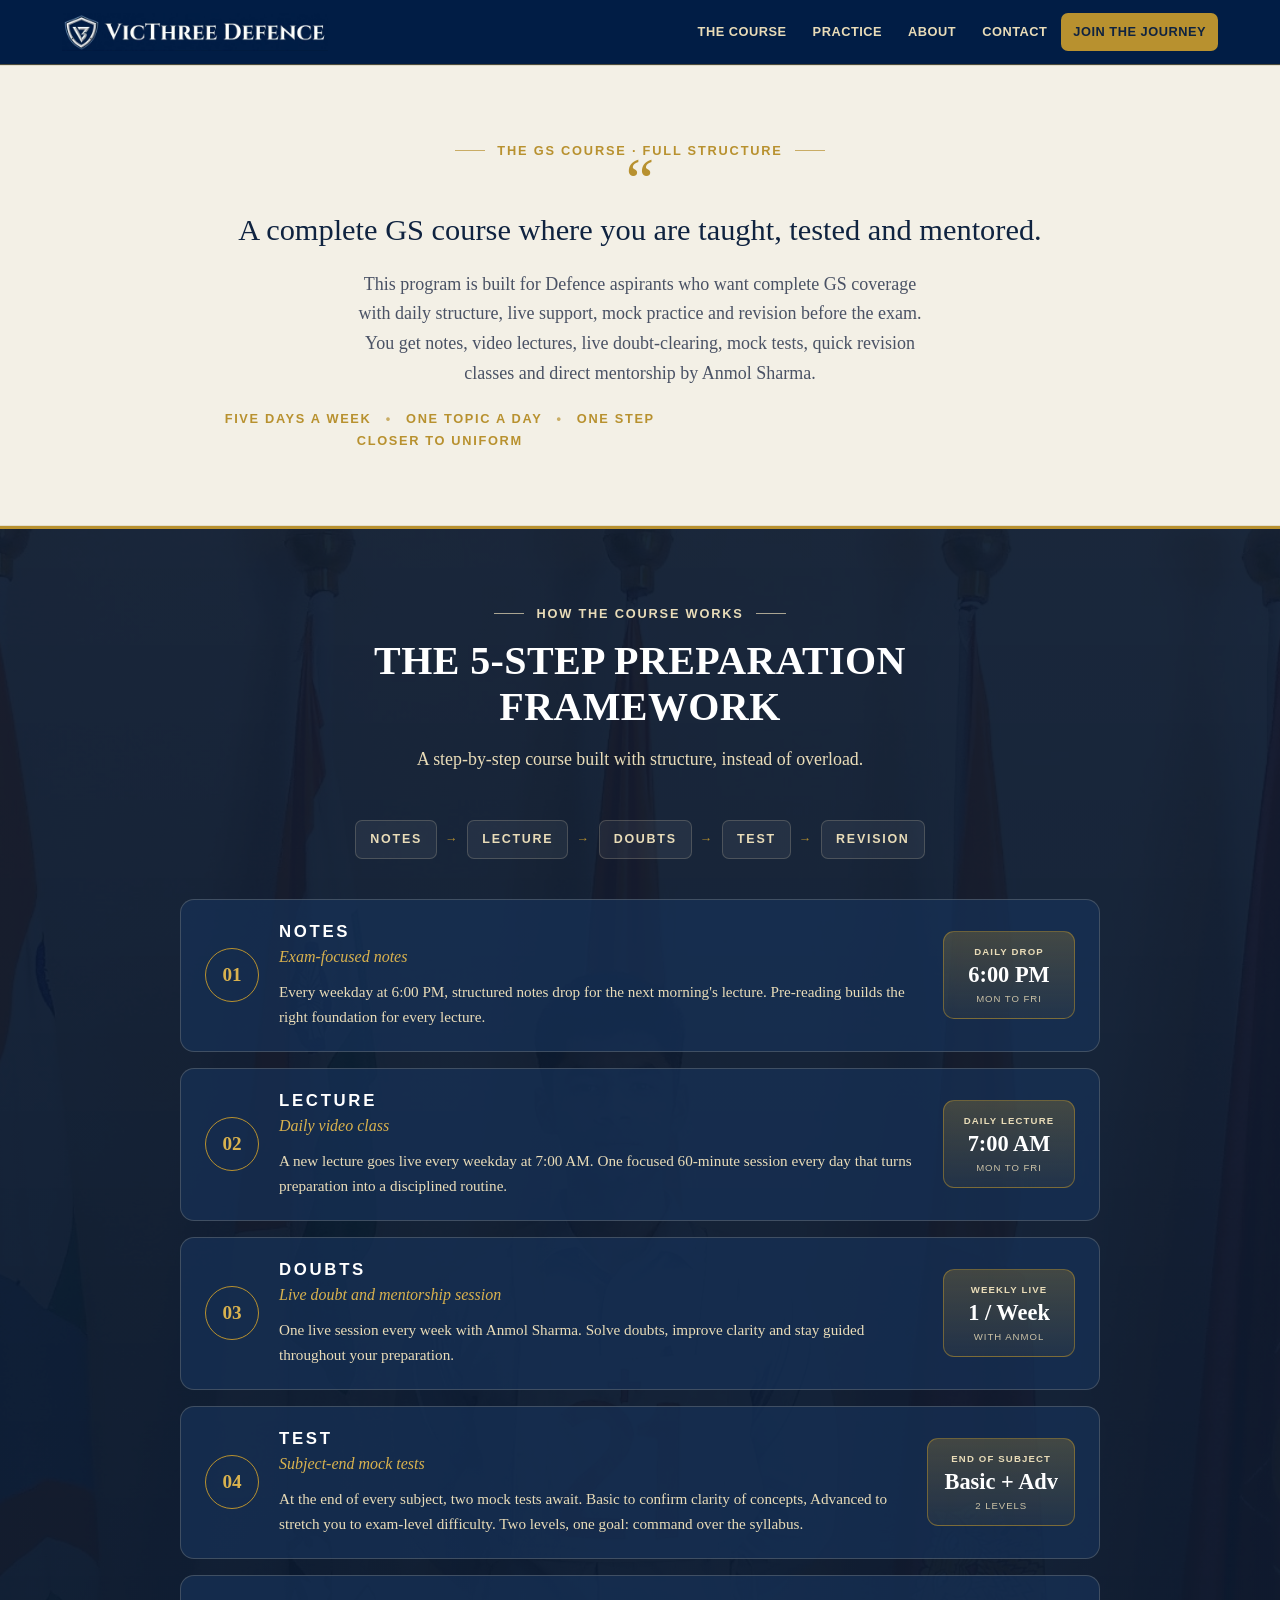
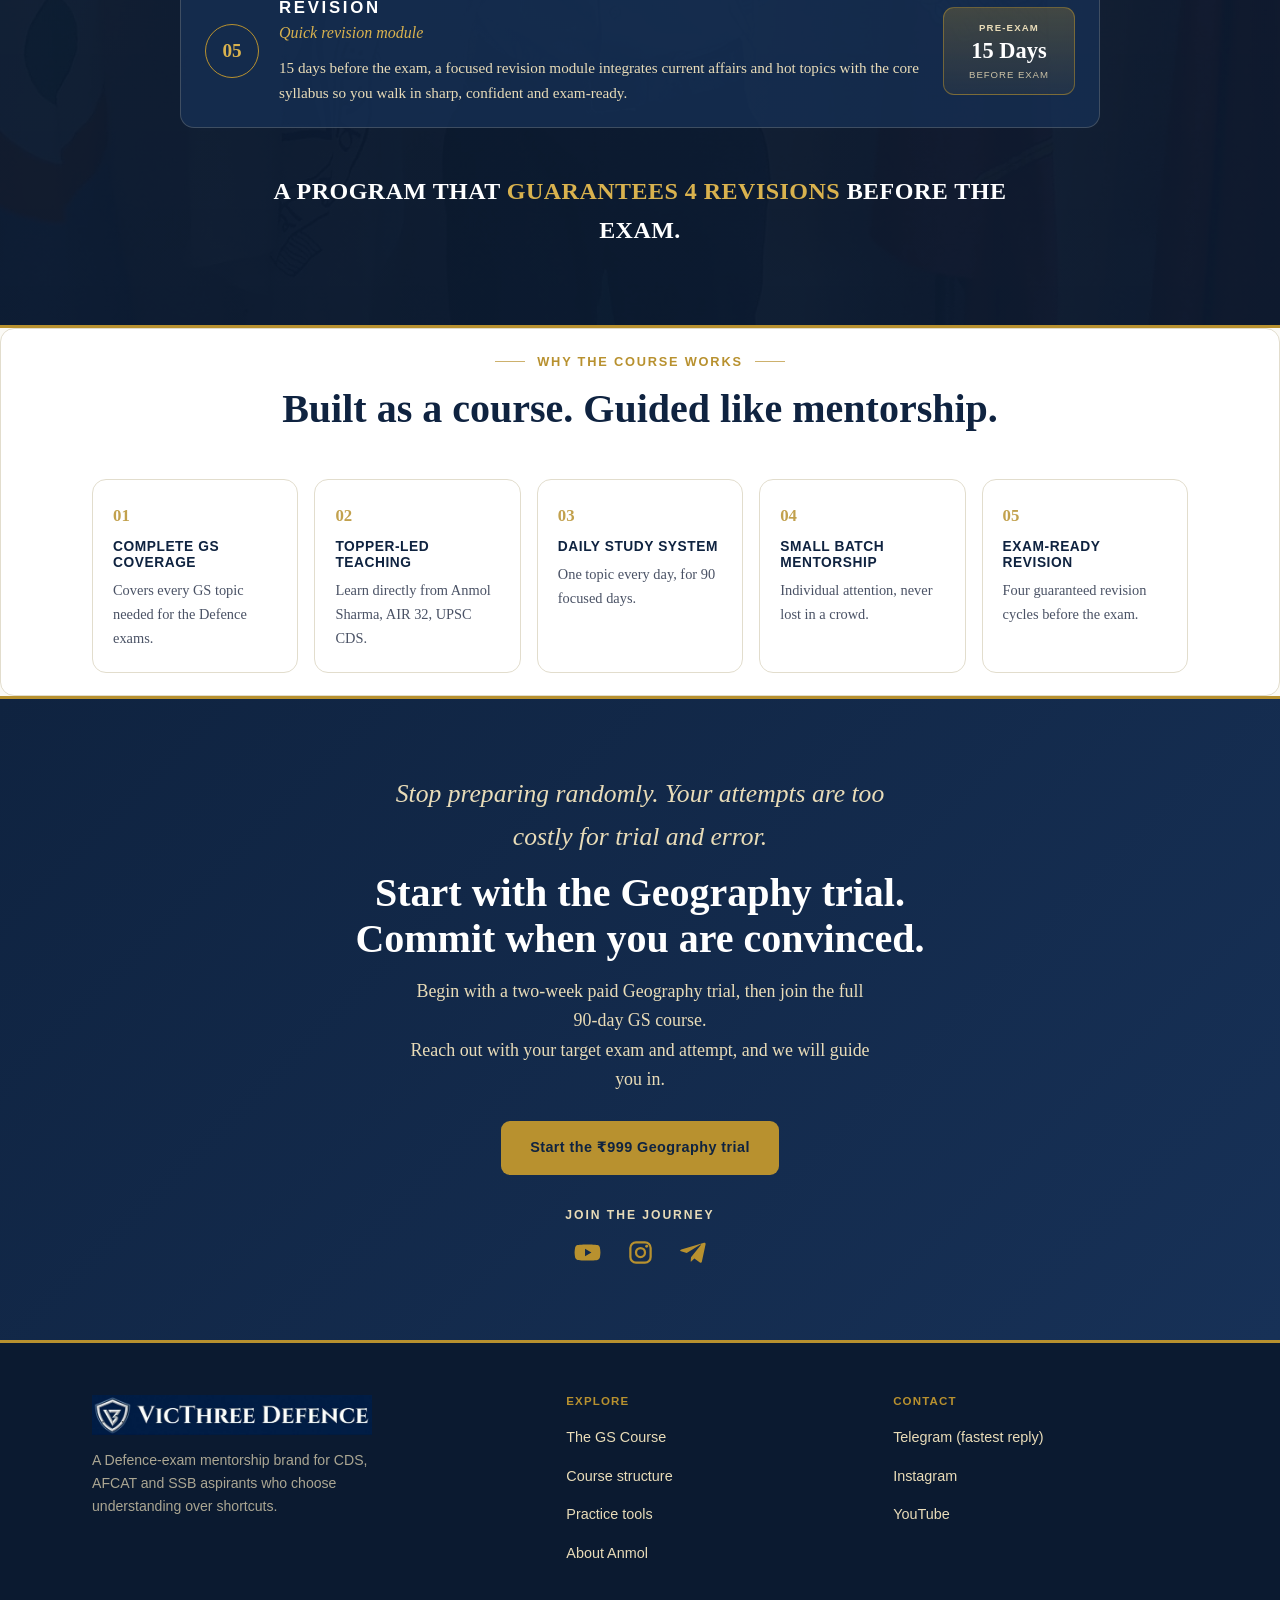
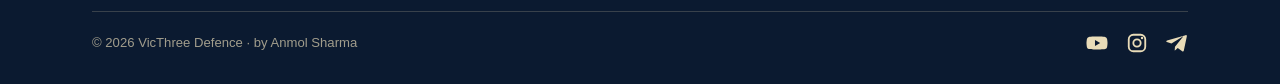
==== commit 87a8e732: "Wire in the live Meta Pixel ID (1401564481345603) on the trial page and thank-you page Co-Authored-B" ====
--- a/course.html
+++ b/course.html
@@ -8,7 +8,7 @@
 <link rel="icon" type="image/png" sizes="32x32" href="assets/shield-32.png?v=4">
 <link rel="apple-touch-icon" href="assets/shield-180.png?v=4">
 <meta name="theme-color" content="#0f2340">
-<link rel="stylesheet" href="assets/styles.css?v=53">
+<link rel="stylesheet" href="assets/styles.css?v=61">
 <!-- chat widget temporarily disabled --><!--<link rel="stylesheet" href="assets/chat.css?v=9">-->
 </head>
 <body>
@@ -138,8 +138,8 @@
   <div class="wrap">
     <p class="warn">Stop preparing randomly. Your attempts are too costly for trial and error.</p>
     <h2>Start with the Geography trial.<br>Commit when you are convinced.</h2>
-    <p class="lede">Begin with a one-week paid Geography trial, then join the full 90-day GS course.<br>Reach out with your target exam and attempt, and we will guide you in.</p>
-    <a class="btn primary" href="index.html#contact">Enrol or enquire</a>
+    <p class="lede">Begin with a two-week paid Geography trial, then join the full 90-day GS course.<br>Reach out with your target exam and attempt, and we will guide you in.</p>
+    <a class="btn primary" href="gs-course.html">Start the &#8377;999 Geography trial</a>
     <p class="join-label">Join the Journey</p>
     <nav class="socials" aria-label="Social channels">
       <a href="https://youtube.com/@victhreedefence" target="_blank" rel="noopener" title="YouTube" aria-label="YouTube"><svg viewBox="0 0 24 24" width="27" height="27" fill="currentColor"><path d="M23 7.5a3 3 0 0 0-2.1-2.1C19 4.9 12 4.9 12 4.9s-7 0-8.9.5A3 3 0 0 0 1 7.5 31 31 0 0 0 .5 12 31 31 0 0 0 1 16.5a3 3 0 0 0 2.1 2.1c1.9.5 8.9.5 8.9.5s7 0 8.9-.5A3 3 0 0 0 23 16.5 31 31 0 0 0 23.5 12 31 31 0 0 0 23 7.5zM9.8 15.3V8.7l5.7 3.3-5.7 3.3z"/></svg></a>
@@ -169,9 +169,10 @@
       <div class="foot-col">
         <h4>Contact</h4>
         <ul>
-          <li><a href="mailto:[email, replace]">[email, replace]</a></li>
-          <li><span>[phone / WhatsApp, replace]</span></li>
-          <li><a href="https://t.me/anmolxsharma" target="_blank" rel="noopener">Telegram</a></li>
+          <li><a href="https://t.me/anmolxsharma" target="_blank" rel="noopener">Telegram (fastest reply)</a></li>
+          <li><a href="https://www.instagram.com/victhreedefence" target="_blank" rel="noopener">Instagram</a></li>
+          <li><a href="https://youtube.com/@victhreedefence" target="_blank" rel="noopener">YouTube</a></li>
+          <!-- TODO: add [INSERT email] and [INSERT phone / WhatsApp] here as real links once provided -->
         </ul>
       </div>
     </div>
@@ -186,7 +187,7 @@
   </div>
 </footer>
 
-<script src="assets/main.js?v=6"></script>
+<script src="assets/main.js?v=11"></script>
 <!-- chat widget temporarily disabled --><!--<script src="assets/chat.js?v=10" defer></script>-->
 </body>
 </html>
--- a/assets/styles.css
+++ b/assets/styles.css
@@ -590,26 +590,34 @@
 @media(max-width:600px){.join-cap .jc-inner{flex-direction:column;align-items:flex-start;gap:14px}}
 
 /* ===== Reviews: Before / After cards (Alpha 15) ===== */
-.ba-grid{display:flex;flex-direction:column;gap:22px;max-width:900px;margin:0 auto}
-.ba-card{background:#fff;border:1px solid var(--line);border-radius:18px;overflow:hidden;box-shadow:var(--shadow)}
-.ba-head{display:flex;align-items:center;gap:13px;padding:15px 20px;border-bottom:1px solid var(--line)}
-.ba-av{flex:0 0 auto;width:44px;height:44px;border-radius:50%;display:flex;align-items:center;justify-content:center;
-  background:linear-gradient(135deg,var(--navy),var(--navy-2));color:var(--gold-soft);font-family:var(--serif);font-weight:800;font-size:1.15rem}
-.ba-id{flex:1;min-width:0;line-height:1.3}
-.ba-name{display:block;font-family:var(--serif);font-weight:800;color:var(--navy);font-size:1.05rem}
-.ba-meta{display:block;font-family:var(--sans);font-size:.82rem;color:var(--ink-soft)}
-.ba-batch{flex:0 0 auto;font-family:var(--sans);font-weight:800;text-transform:uppercase;letter-spacing:.08em;font-size:.6rem;
-  color:var(--gold);background:rgba(184,145,47,.1);border:1px solid rgba(184,145,47,.35);border-radius:20px;padding:5px 10px}
-.ba-panels{display:flex}
-.ba-col{flex:1;padding:20px}
-.ba-col p{margin:0;font-size:.95rem;line-height:1.55}
-.ba-tag{display:inline-block;font-family:var(--sans);font-weight:800;text-transform:uppercase;letter-spacing:.1em;font-size:.6rem;padding:4px 10px;border-radius:20px;margin-bottom:11px}
-.ba-before{background:var(--paper-2);color:var(--ink)}
-.ba-before .ba-tag{color:var(--danger);background:rgba(162,59,46,.1);border:1px solid rgba(162,59,46,.3)}
-.ba-after{background:linear-gradient(160deg,var(--navy),var(--navy-3))}
-.ba-after p{color:#e8edf4}
+.reviews-marquee .ba-card{flex:0 0 auto;width:min(600px,88vw)}
+.ba-card{background:#fff;border:1px solid var(--line);border-radius:22px;padding:8px;box-shadow:var(--shadow)}
+.ba-head{display:flex;align-items:center;gap:14px;padding:16px 16px 14px}
+.ba-av{flex:0 0 auto;width:48px;height:48px;border-radius:50%;display:flex;align-items:center;justify-content:center;
+  background:linear-gradient(150deg,var(--navy-2),var(--navy));color:var(--gold-soft);font-family:var(--serif);font-weight:800;font-size:1.25rem;
+  box-shadow:inset 0 0 0 2px var(--gold),0 3px 8px rgba(15,35,64,.18)}
+.ba-id{flex:1;min-width:0;line-height:1.35}
+.ba-name{display:block;font-family:var(--serif);font-weight:800;color:var(--navy);font-size:1.12rem}
+.ba-meta{display:block;font-family:var(--sans);font-size:.8rem;color:var(--ink-soft);letter-spacing:.01em}
+.ba-batch{flex:0 0 auto;font-family:var(--sans);font-weight:800;text-transform:uppercase;letter-spacing:.09em;font-size:.6rem;
+  color:var(--navy);background:var(--gold-soft);border:1px solid var(--gold);border-radius:20px;padding:5px 11px}
+.ba-panels{display:flex;align-items:stretch;gap:8px}
+.ba-col{flex:1;min-width:0;padding:22px;border-radius:16px;display:flex;flex-direction:column}
+.ba-col p{margin:0;font-size:.94rem;line-height:1.6}
+.ba-tag{align-self:flex-start;font-family:var(--sans);font-weight:800;text-transform:uppercase;letter-spacing:.12em;font-size:.58rem;padding:5px 11px;border-radius:20px;margin-bottom:13px}
+.ba-before{background:var(--paper-2);color:var(--ink);border:1px solid var(--line)}
+.ba-before .ba-tag{color:var(--danger);background:rgba(162,59,46,.1);border:1px solid rgba(162,59,46,.28)}
+.ba-after{background:linear-gradient(155deg,var(--navy-2),var(--navy-3))}
+.ba-after p{color:#e6ecf5}
 .ba-after .ba-tag{color:var(--navy);background:var(--gold);border:1px solid var(--gold)}
-@media(max-width:700px){.ba-panels{flex-direction:column}}
+/* hard-hitting pull-quote at the top of each panel */
+.ba-col p.ba-quote{font-family:var(--serif);font-weight:800;font-size:1.22rem;line-height:1.38;margin:0 0 13px}
+.ba-before p.ba-quote{color:var(--navy)}
+.ba-after p.ba-quote{color:#fff}
+@media(max-width:700px){
+  .ba-panels{flex-direction:column;gap:10px}
+  .ba-col p.ba-quote{font-size:1.12rem}
+}
 
 /* ============================================================
    GS COURSE LANDING PAGE (gs-course.html) — scoped additions only.
@@ -649,3 +657,143 @@
 /* footer trimmed to brand + contact on this page */
 .gs-foot .foot-grid{grid-template-columns:1.6fr 1fr;margin-bottom:30px}
 @media(max-width:560px){.gs-foot .foot-grid{grid-template-columns:1fr}}
+
+/* ============================================================
+   PRICING: the 999 Geography trial card + the three tiers.
+   Shared by index.html and gs-course.html. Uses existing tokens
+   and extends .plans / .plan-grid / .plan without restyling them.
+   ============================================================ */
+
+/* --- the entry offer, sits above the tiers --- */
+.trial-card{max-width:920px;margin:0 auto 46px;background:var(--navy);color:#fff;
+  border:1px solid var(--navy-2);border-radius:18px;padding:clamp(26px,4.5vw,40px);
+  box-shadow:var(--shadow-lg);text-align:center}
+.trial-card .tc-k{font-family:var(--sans);font-weight:800;text-transform:uppercase;
+  letter-spacing:.16em;font-size:.7rem;color:var(--gold-bright);margin-bottom:12px}
+.trial-card h3{color:#fff;font-size:clamp(1.3rem,3.4vw,1.95rem);line-height:1.18;margin:0 0 10px}
+.trial-card .tc-price{font-family:var(--serif);font-weight:800;color:var(--gold-bright);
+  font-size:clamp(2.2rem,6vw,3.1rem);line-height:1;margin:0 0 10px}
+.trial-card .tc-line{font-family:var(--sans);font-size:1rem;line-height:1.55;
+  color:var(--gold-soft);max-width:60ch;margin:0 auto 24px}
+.trial-card .tc-feats{list-style:none;padding:0;margin:0 auto 24px;max-width:760px;
+  display:grid;grid-template-columns:repeat(2,1fr);gap:11px 26px;text-align:left}
+.trial-card .tc-feats li{position:relative;padding-left:26px;font-family:var(--sans);
+  font-size:.92rem;line-height:1.45;color:var(--gold-soft)}
+.trial-card .tc-feats li::before{content:"\2713";position:absolute;left:0;top:-1px;
+  color:var(--gold-bright);font-weight:800}
+.trial-card .tc-adjust{background:rgba(184,145,47,.15);border:1px solid rgba(184,145,47,.5);
+  border-radius:11px;padding:14px 18px;margin:0 auto 24px;max-width:70ch;
+  font-family:var(--sans);font-size:.94rem;line-height:1.5;color:#fff}
+.trial-card .tc-adjust b{color:var(--gold-bright)}
+.trial-card .tc-note{font-family:var(--sans);font-size:.8rem;color:var(--gold-soft);
+  opacity:.75;margin:14px 0 0}
+@media(max-width:620px){.trial-card .tc-feats{grid-template-columns:1fr}}
+
+/* --- tier cards --- */
+.plan-grid.tiers{align-items:start}
+.plans .plan-fee{font-family:var(--serif);font-weight:800;font-size:2.1rem;
+  color:var(--navy);line-height:1;margin:2px 0 0}
+.plan-fee .fee-sub{display:block;font-family:var(--sans);font-weight:600;font-size:.72rem;
+  letter-spacing:.06em;text-transform:uppercase;color:var(--ink-soft);margin-top:7px}
+.plan-desc{font-family:var(--sans);font-size:.93rem;line-height:1.5;color:var(--ink-soft);margin:0}
+.plan-adjust{font-family:var(--sans);font-weight:700;font-size:.79rem;line-height:1.45;
+  color:var(--gold);background:rgba(184,145,47,.1);border:1px solid var(--line-2);
+  border-radius:9px;padding:9px 13px;margin:0}
+/* the seat count is the headline fact on Legend */
+.plan-badge.seats{align-self:flex-start;background:var(--gold);color:var(--navy);
+  border-color:var(--gold);font-size:.72rem;letter-spacing:.09em;padding:7px 15px}
+
+/* --- expandable full detail --- */
+.tier-more{border-top:1px solid var(--line);margin-top:4px}
+.tier-more summary{list-style:none;cursor:pointer;display:flex;align-items:center;
+  justify-content:space-between;gap:10px;padding:14px 0 2px;font-family:var(--sans);
+  font-weight:800;font-size:.82rem;letter-spacing:.06em;text-transform:uppercase;color:var(--gold)}
+.tier-more summary::-webkit-details-marker{display:none}
+.tier-more summary::after{content:"";width:9px;height:9px;flex:none;border-right:2px solid var(--gold);
+  border-bottom:2px solid var(--gold);transform:rotate(45deg) translate(-2px,-2px);transition:transform .2s}
+.tier-more[open] summary::after{transform:rotate(-135deg) translate(-2px,-2px)}
+.tier-more summary:hover{color:var(--navy)}
+.tier-more summary:hover::after{border-color:var(--navy)}
+.tm-body{padding:6px 0 4px}
+.tm-body h4{font-family:var(--sans);font-weight:800;font-size:.72rem;letter-spacing:.11em;
+  text-transform:uppercase;color:var(--navy);margin:16px 0 8px}
+.tm-body h4:first-child{margin-top:6px}
+.tm-body ul{list-style:none;padding:0;margin:0;display:flex;flex-direction:column;gap:7px}
+.tm-body li{position:relative;padding-left:20px;font-family:var(--sans);font-size:.85rem;
+  line-height:1.5;color:var(--ink-soft)}
+.tm-body li::before{content:"";position:absolute;left:2px;top:.55em;width:6px;height:6px;
+  border-radius:50%;background:var(--gold);opacity:.7}
+.tm-body .tm-inherit{color:var(--navy);font-weight:700}
+
+
+/* ============================================================
+   FEATURED QUOTE CARD: photo-dominant proof banner, sits
+   directly under the hero. Portrait right, quote left, gold
+   credential bar along the bottom. Shared by both pages.
+   ============================================================ */
+.vq-band{background:var(--navy-3);padding:0}
+.vq-card{position:relative;max-width:var(--maxw);margin:0 auto;min-height:500px;
+  overflow:hidden;background:linear-gradient(135deg,var(--navy) 0%,var(--navy-3) 100%);
+  display:flex;flex-direction:column;justify-content:flex-end}
+
+/* the portrait, anchored right, desaturated to match the brand */
+.vq-photo{position:absolute;top:0;right:0;bottom:0;width:52%;overflow:hidden}
+.vq-photo img{width:100%;height:100%;object-fit:cover;object-position:center top;
+  filter:contrast(1.03);display:block;
+  -webkit-mask-image:linear-gradient(to bottom,#000 80%,transparent 100%);
+  mask-image:linear-gradient(to bottom,#000 80%,transparent 100%)}
+/* fallback while no portrait is supplied: a deliberate gold monogram */
+.vq-photo .vq-mono{width:100%;height:100%;display:flex;align-items:center;justify-content:center;
+  background:radial-gradient(circle at 50% 40%,rgba(184,145,47,.20),transparent 62%);
+  font-family:var(--serif);font-weight:800;font-size:clamp(4rem,11vw,8rem);
+  color:rgba(233,220,184,.28);letter-spacing:.04em;line-height:1}
+/* gradient so the quote stays readable across the photo */
+.vq-card::after{content:"";position:absolute;inset:0;pointer-events:none;
+  background:linear-gradient(90deg,var(--navy) 6%,rgba(15,35,64,.94) 38%,rgba(15,35,64,.55) 62%,rgba(15,35,64,.18) 100%)}
+
+.vq-inner{position:relative;z-index:2;padding:clamp(32px,5vw,58px) clamp(22px,4vw,54px) clamp(34px,4.5vw,52px);
+  max-width:62%}
+.vq-mark{font-family:Georgia,serif;font-size:clamp(3.4rem,7vw,5.4rem);line-height:.55;
+  color:var(--gold);height:clamp(26px,3.4vw,40px);margin-bottom:clamp(14px,2vw,22px)}
+.vq-quote{font-family:var(--serif);font-weight:800;color:#fff;
+  font-size:clamp(1.34rem,3.15vw,2.32rem);line-height:1.26;margin:0 0 clamp(18px,2.4vw,26px);
+  text-wrap:pretty}
+.vq-quote .g{color:var(--gold-bright)}
+.vq-attr{font-family:var(--sans);font-size:.95rem;color:var(--gold-soft);margin:0;line-height:1.5}
+.vq-attr b{display:block;color:#fff;font-weight:800;font-size:1.06rem;letter-spacing:.01em}
+
+/* credential bar, mirrors the brand footer strip */
+
+@media(max-width:900px){
+  .vq-inner{max-width:72%}
+  .vq-photo{width:46%}
+}
+@media(max-width:700px){
+  .vq-card{min-height:0}
+  .vq-photo{position:relative;width:100%;height:380px}
+  .vq-photo img{object-position:center top;
+    -webkit-mask-image:linear-gradient(to bottom,#000 92%,transparent 100%);
+    mask-image:linear-gradient(to bottom,#000 92%,transparent 100%)}
+  .vq-card::after{background:linear-gradient(180deg,transparent 40%,rgba(15,35,64,.5) 62%,rgba(15,35,64,.92) 82%,var(--navy) 100%)}
+  .vq-inner{max-width:none;margin-top:-140px;padding-top:0}
+}
+
+/* --- his full review, in the reviews section --- */
+.full-review{max-width:860px;margin:0 auto 42px;background:#fff;border:1px solid var(--line);
+  border-left:4px solid var(--gold);border-radius:16px;box-shadow:var(--shadow);
+  padding:clamp(24px,3.6vw,34px)}
+.full-review .fv-head{display:flex;align-items:center;gap:14px;margin-bottom:16px}
+.full-review .fv-av{width:52px;height:52px;border-radius:50%;flex:none;background:var(--navy);
+  color:var(--gold-bright);display:flex;align-items:center;justify-content:center;overflow:hidden;
+  font-family:var(--serif);font-weight:800;font-size:1.2rem}
+.full-review .fv-av img{width:100%;height:100%;object-fit:cover;object-position:center 15%}
+.full-review .fv-nm{font-family:var(--serif);font-weight:800;font-size:1.08rem;color:var(--navy);line-height:1.2}
+.full-review .fv-rs{font-family:var(--sans);font-size:.79rem;color:var(--ink-soft);margin-top:3px;line-height:1.4}
+.full-review p{font-family:var(--sans);font-size:.95rem;line-height:1.65;color:var(--ink-soft);margin:0 0 12px}
+.full-review p:last-child{margin:0}
+
+/* footer refund-policy block: understated, matches the footer */
+.foot-terms{border-top:1px solid var(--line-dark);margin-top:34px;padding-top:22px;max-width:none}
+.foot-terms h4{font-family:var(--sans);text-transform:uppercase;letter-spacing:.1em;font-size:.72rem;color:var(--gold);margin:0 0 12px}
+.foot-terms p{font-family:var(--sans);font-size:.8rem;line-height:1.6;color:rgba(233,220,184,.6);margin:0 0 10px;max-width:88ch}
+.foot-terms p:last-child{margin:0}
